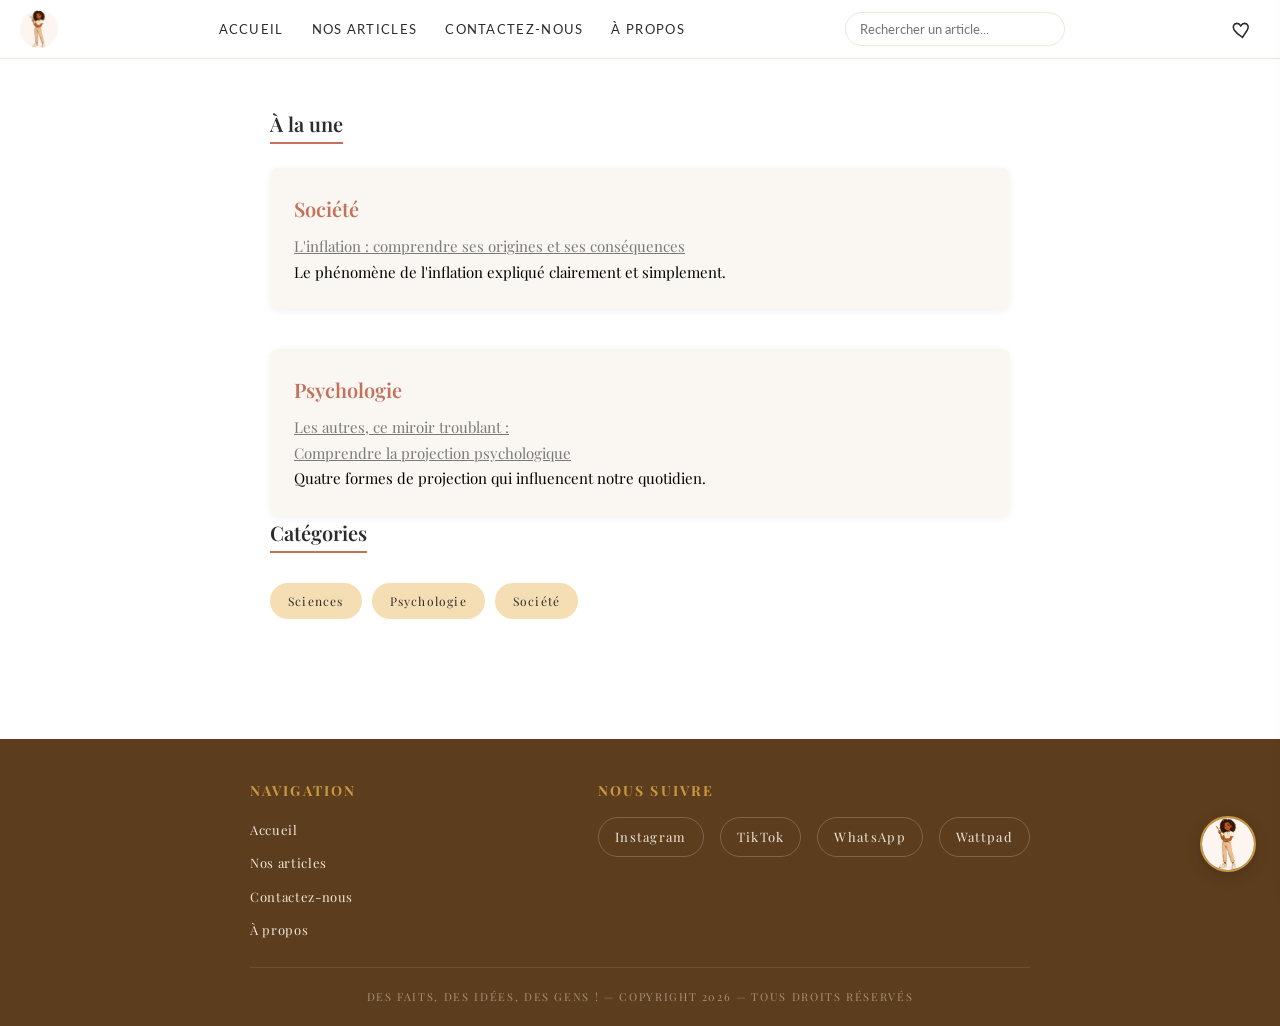
==== index.html @ 1f87ce7f "Add favorites link to header Added a favorites link with an SVG icon to the header." ====
<!DOCTYPE html>
<html lang="fr-FR">
<head>
  <meta charset="UTF-8">
  <meta name="description" content="Blog pour jeunes penseurs. Analyses psychologique, sociologique, historique. Pour mieux cerner les systèmes et mieux se comprendre.">
  <meta name="viewport" content="width=device-width, initial-scale=1.0">
  <meta name="keywords" content="réflexions psycho-sociologiques, infos scientifiques, personnalités noires, blog jeunes Haïti, pensées critiques">
  <link rel="stylesheet" href="style.css">
  <title>Aquim'@rt - Blog intellectuel</title>
  <link rel="preconnect" href="https://fonts.googleapis.com">
  <link rel="preconnect" href="https://fonts.gstatic.com" crossorigin>
  <link href="https://fonts.googleapis.com/css2?family=Playfair+Display:ital,wght@0,400;0,600;1,400&family=Lato:wght@300;400;700&display=swap" rel="stylesheet">
  <!-- Google Analytics -->
  <script async src="https://www.googletagmanager.com/gtag/js?id=G-DK5XKWKTF5"></script>
  <script>
    window.dataLayer = window.dataLayer || [];
    function gtag(){dataLayer.push(arguments);}
    gtag('js', new Date());
    gtag('config', 'G-DK5XKWKTF5');
  </script>
</head>
<body>

 
     <header>
  <img src="avatar.jpg" alt="Avatar Aquim'@rt" class="header-avatar" id="avatar-header">
 
  <nav class="desktop-nav">
    <ul>
      <li><a href="index.html">Accueil</a></li>
      <li><a href="articles.html">Nos articles</a></li>
      <li><a href="contact.html">Contactez-nous</a></li>
      <li><a href="apropos.html">À propos</a></li>
    </ul>
  </nav>
 
  <div class="header-search">
    <input type="text" id="search-input" placeholder="Rechercher un article..." autocomplete="off">
    <div id="search-results" class="search-results"></div>
  </div>
 
  <a href="favoris.html" class="header-favoris" aria-label="Mes favoris">
    <svg viewBox="0 0 24 24"><path d="M12 21s-6.716-4.35-9.5-8.5C.5 9 1.8 5 5.5 5c2 0 3.5 1.2 4.5 2.8C11 6.2 12.5 5 14.5 5 18.2 5 19.5 9 17.5 12.5 14.716 16.65 12 21 12 21z"/></svg>
  </a>
 
  <button class="hamburger" id="hamburger">
    <span></span><span></span><span></span><span></span>
  </button>
 
  <nav id="nav-menu">
    <img src="logor.png" alt="Logo Aquim'@rt" style="width: 160px; display: block; margin: 0 auto 32px auto; opacity: 0.9;">
    <div class="mobile-search">
      <input type="text" id="search-input-mobile" placeholder="Rechercher un article..." autocomplete="off">
      <div id="search-results-mobile" class="search-results"></div>
    </div>
    <ul>
      <li><a href="index.html">Accueil</a></li>
      <li><a href="articles.html">Nos articles</a></li>
      <li><a href="contact.html">Contactez-nous</a></li>
      <li><a href="apropos.html">À propos</a></li>
    </ul>
  </nav>
</header>
 

  <main>
    <h2 class="titre-bloc">À la une</h2>

    <div class="un">
      
       <div class="un-un">
        <h2>Société</h2>
        <a href="article-inflation.html">L'inflation : comprendre ses origines et ses conséquences</a>
        <p>Le phénomène de l'inflation expliqué clairement et simplement.</p>
      </div>
    </div>
    
      <div class="un-un">
        <h2>Psychologie</h2>
        <a href="article-projection.html">Les autres, ce miroir troublant : <br>Comprendre la projection psychologique</a>
        <p>Quatre formes de projection qui influencent notre quotidien.</p>
      </div>
  </div>

    <h2 class="titre-bloc">Catégories</h2>
    <div class="deux">
      <a href="articles.html#sciences" class="tag">Sciences</a>
      <a href="articles.html#psychologie" class="tag">Psychologie</a>
      <a href="articles.html#relation" class="tag">Société</a>
    </div>
  </main>

  <footer>
    <div class="all-foot">
      <div class="bloc-footer">
        <h3>Navigation</h3>
        <ul>
          <li><a href="index.html">Accueil</a></li>
          <li><a href="articles.html">Nos articles</a></li>
          <li><a href="contact.html">Contactez-nous</a></li>
          <li><a href="apropos.html">À propos</a></li>
        </ul>
      </div>
      <div class="bloc-footer">
        <h3>Nous suivre</h3>
        <div class="footer-social">
          <a href="https://www.instagram.com/aquim_art?igsh=MTRncGtiMmRoZXRlag==" target="_blank">Instagram</a>
          <a href="https://www.tiktok.com/@aquim_art?_r=1&_t=ZS-947XQexWfeC" target="_blank">TikTok</a>
          <a href="https://whatsapp.com/channel/0029VbCUehQL2AU3s438HL3x" target="_blank">WhatsApp</a>
          <a href="https://www.wattpad.com/story/409766171" target="_blank">Wattpad</a>
        </div>
      </div>
    </div>
    <div class="footer-slogan">
      <p>Des faits, des idées, des gens ! — Copyright 2026 — Tous droits réservés</p>
    </div>
  </footer>

  <!-- Avatar flottant -->
  <div class="avatar-flottant">
    <div class="avatar-bulle" id="avatar-bulle">
      « La curiosité est le début de tout. »
    </div>
    <img src="avatar.jpg" alt="Avatar Aquim'@rt" id="avatar-btn">
  </div>

  
  <script>
    // Avatar flottant
    const avatarBtn = document.getElementById('avatar-btn');
    const bulle = document.getElementById('avatar-bulle');
    avatarBtn.addEventListener('click', () => {
      bulle.classList.toggle('visible');
    });
    document.addEventListener('click', (e) => {
      if (!avatarBtn.contains(e.target) && !bulle.contains(e.target)) {
        bulle.classList.remove('visible');
      }
    });
  </script>
   <script src="script.js"></script>

</body>
</html>
---- style.css ----
*{
  box-sizing: border-box;
  margin: 0;
  padding: 0;
}
body{
  font-family: "Playfair Display", serif;
  font-size: 15px;
  line-height: 1.7;
  background-color: white;
  color: black;
}

/* ===== HEADER ÉPURÉ ===== */
header {
  position: sticky;
  top: 0;
  width: 100%;
  background: white;
  border-bottom: 1px solid #f0e6d8;
  z-index: 500;
  display: flex;
  align-items: center;
  justify-content: space-between;
  padding: 10px 20px;
  gap: 16px;
}

.header-avatar {
  width: 38px;
  height: 38px;
  border-radius: 50%;
  object-fit: cover;
  cursor: pointer;
  flex-shrink: 0;
}

.hamburger{
  background: none;
  border: none;
  cursor: pointer;
  display: flex;
  flex-direction: column;
  gap: 5px;
  padding: 8px;
  z-index: 200;
  position: relative;
}
.hamburger span{
  display: block;
  width: 28px;
  height: 2px;
  background-color: #c9973f;
  border-radius: 2px;
  transition: all 0.3s ease;
}
.hamburger.open span:nth-child(1) {
  transform: translateY(7px) rotate(45deg);
}
.hamburger.open span:nth-child(2) {
  opacity: 0;
}
.hamburger.open span:nth-child(3) {
  transform: translateY(-7px) rotate(-45deg);
}
.hamburger.open span:nth-child(4) {
  opacity: 0;
}

/* Overlay */
.nav-overlay {
  display: none;
  position: fixed;
  top: 0;
  left: 0;
  width: 100%;
  height: 100%;
  background: rgba(0,0,0,0.4);
  z-index: 100;
  opacity: 0;
  transition: opacity 0.3s ease;
}
.nav-overlay.open {
  display: block;
  opacity: 1;
}

/* Panneau latéral (mobile) */
nav#nav-menu{
  position: fixed;
  top: 0;
  right: -280px;
  width: 260px;
  height: 100vh;
  background: white;
  z-index: 150;
  transition: right 0.35s cubic-bezier(0.4, 0, 0.2, 1);
  box-shadow: -4px 0 24px rgba(0,0,0,0.12);
  display: flex;
  flex-direction: column;
  justify-content: flex-start;
  padding-top: 60px;
  overflow-y: auto;
}
nav#nav-menu.open {
  right: 0;
}
nav#nav-menu ul {
  list-style: none;
  padding: 0;
  margin: 0;
}
nav#nav-menu ul li {
  border-bottom: 1px solid #f0e6d8;
}
nav#nav-menu ul li:first-child {
  border-top: 1px solid #f0e6d8;
}
nav#nav-menu ul li a {
  display: block;
  padding: 20px 32px;
  color: #2c2c2c;
  text-decoration: none;
  font-family: 'Lato', sans-serif;
  font-size: 13px;
  font-weight: 300;
  letter-spacing: 0.15em;
  text-transform: uppercase;
  transition: background 0.2s ease, color 0.2s ease, padding-left 0.2s ease;
}
nav#nav-menu ul li a:hover {
  background: #f2e8e5;
  color: #c4715a;
  padding-left: 40px;
}

/* ===== NAVIGATION DESKTOP + RECHERCHE ===== */
.desktop-nav {
  display: none;
}

.header-search {
  display: none;
}

.header-search input {
  width: 100%;
  padding: 8px 14px;
  border: 1px solid #f0e6d8;
  border-radius: 20px;
  font-family: 'Lato', sans-serif;
  font-size: 13px;
  color: black;
  outline: none;
  transition: border-color 0.2s ease;
}
.header-search input:focus {
  border-color: #c9973f;
}

.search-results {
  display: none;
  position: absolute;
  top: 42px;
  left: 0;
  width: 280px;
  background: white;
  border: 1px solid #f0e6d8;
  border-radius: 8px;
  box-shadow: 0 6px 20px rgba(0,0,0,0.1);
  max-height: 320px;
  overflow-y: auto;
  z-index: 400;
}
.search-results.visible {
  display: block;
}
.search-results a {
  display: block;
  padding: 12px 16px;
  color: #2c2c2c;
  text-decoration: none;
  font-size: 13px;
  border-bottom: 1px solid #f5f0e8;
}
.search-results a:last-child { border-bottom: none; }
.search-results a:hover { background: #faf7f2; }
.search-results .result-categorie {
  display: block;
  font-size: 10px;
  color: #c9973f;
  text-transform: uppercase;
  letter-spacing: 0.1em;
  margin-bottom: 2px;
}
.search-results .no-results {
  padding: 14px 16px;
  font-size: 13px;
  color: #7a7a7a;
  font-style: italic;
}

.mobile-search {
  padding: 0 32px 20px;
  position: relative;
}
.mobile-search .search-results {
  width: 100%;
  position: static;
  box-shadow: none;
  border: none;
  margin-top: 8px;
}

/* ===== FAVORIS ===== */
.header-favoris {
  display: flex;
  align-items: center;
  justify-content: center;
  width: 34px;
  height: 34px;
  flex-shrink: 0;
  color: #2c2c2c;
  text-decoration: none;
  transition: color 0.2s ease;
}
.header-favoris:hover {
  color: #c4715a;
}
.header-favoris svg {
  width: 21px;
  height: 21px;
  fill: none;
  stroke: currentColor;
  stroke-width: 1.8;
}

.favori-btn {
  position: absolute;
  top: 12px;
  right: 12px;
  width: 34px;
  height: 34px;
  border-radius: 50%;
  background: white;
  border: none;
  display: flex;
  align-items: center;
  justify-content: center;
  cursor: pointer;
  box-shadow: 0 2px 8px rgba(0,0,0,0.10);
  z-index: 10;
}
.favori-btn svg {
  width: 19px;
  height: 19px;
  fill: none;
  stroke: #c4715a;
  stroke-width: 1.8;
  transition: fill 0.2s ease;
}
.favori-btn.active svg {
  fill: #c4715a;
}

.article-header {
  position: relative;
}
.article-header .favori-btn {
  top: 0;
  right: 0;
}

/* ===== À LIRE AUSSI ===== */
.lire-aussi {
  margin-top: 44px;
  padding-top: 24px;
  border-top: 1px solid #f0e6d8;
}
.lire-aussi .sources-titre {
  font-size: 11px;
  font-weight: 700;
  color: #c4b8b0;
  letter-spacing: 0.2em;
  text-transform: uppercase;
  margin-bottom: 14px;
}
.lire-aussi-cards {
  display: flex;
  flex-direction: column;
  gap: 12px;
}
.lire-aussi-card {
  display: block;
  background: #faf7f2;
  border-radius: 8px;
  padding: 16px 18px;
  text-decoration: none;
  box-shadow: 0 2px 8px rgba(0,0,0,0.05);
  transition: transform 0.2s ease, box-shadow 0.2s ease;
}
.lire-aussi-card:hover {
  transform: translateY(-2px);
  box-shadow: 0 6px 16px rgba(0,0,0,0.08);
}
.lire-aussi-cat {
  display: block;
  font-size: 10px;
  font-weight: 700;
  color: #c9973f;
  letter-spacing: 0.15em;
  text-transform: uppercase;
  margin-bottom: 6px;
}
.lire-aussi-title {
  font-family: 'Playfair Display', serif;
  font-size: 14px;
  font-weight: 600;
  color: #2c2c2c;
}

@media (min-width: 600px) {
  .lire-aussi-cards {
    flex-direction: row;
  }
  .lire-aussi-card {
    flex: 1;
  }
}

@media (min-width: 768px) {
  .hamburger {
    display: none;
  }
  .desktop-nav {
    display: flex;
  }
  .desktop-nav ul {
    list-style: none;
    display: flex;
    gap: 28px;
  }
  .desktop-nav ul li a {
    color: #2c2c2c;
    text-decoration: none;
    font-family: 'Lato', sans-serif;
    font-size: 13px;
    font-weight: 400;
    letter-spacing: 0.1em;
    text-transform: uppercase;
    transition: color 0.2s ease;
    padding: 8px 0;
    position: relative;
  }
  .desktop-nav ul li a:hover {
    color: #c4715a;
  }
  .desktop-nav ul li a::after {
    content: '';
    position: absolute;
    bottom: 0;
    left: 0;
    width: 0;
    height: 2px;
    background: #c9973f;
    transition: width 0.2s ease;
  }
  .desktop-nav ul li a:hover::after {
    width: 100%;
  }
  .header-search {
    display: block;
    position: relative;
    width: 220px;
  }
  .mobile-search {
    display: none;
  }
}

/* ===== MAIN ===== */
main {
  max-width: 780px;
  margin: 0 auto;
  padding: 48px 20px 80px;
}

/* ===== CARDS AÉRÉES ===== */
.intro {
  margin-bottom: 40px;
  background: #faf7f2;
  padding: 24px;
  box-shadow: 0 2px 8px rgba(0,0,0,0.06);
  border-radius: 8px;
  transition: transform 0.2s ease, box-shadow 0.2s ease;
}

.intro h1 {
  font-family: 'Times New Roman', serif;
  font-size: 20px;
  font-weight: 600;
  color: #c4715a;
  margin-bottom: 16px;
  letter-spacing: 0.02em;
  text-align: center;
}
.intro p {
  font-size: 15px;
  font-weight: 300;
  color: #2c2c2c;
  line-height: 1.8;
  margin-bottom: 10px;
}

.titre-bloc {
  font-family: 'Playfair Display', serif;
  font-size: 20px;
  font-weight: 600;
  color: #2c2c2c;
  margin-bottom: 24px;
  padding-bottom: 1px;
  border-bottom: 2px solid #c4715a;
  display: inline-block;
}

.un {
  display: flex;
  flex-direction: column;
  gap: 16px;
  margin-bottom: 40px;
}

.un-un {
  position: relative;
  background: #faf7f2;
  padding: 24px;
  box-shadow: 0 2px 8px rgba(0,0,0,0.06);
  border-radius: 8px;
  transition: transform 0.2s ease, box-shadow 0.2s ease;
}
.un-un:hover {
  transform: translateY(-2px);
  box-shadow: 0 6px 20px rgba(0,0,0,0.09);
}
.un-un h2 {
  font-family: 'Playfair Display', serif;
  font-size: 20px;
  font-weight: 600;
  color: #c4715a;
  margin-bottom: 8px;
  padding-right: 40px;
}
.un-un p{
  font-size: 15px;
  font-weight: 300;
  text-decoration: none;
  line-height: 1.7;
}
.un-un a {
  font-size: 15px;
  font-weight: 300;
  color: #7a7a7a;
  text-decoration: underline;
  line-height: 1.7;
}

.fait{
  font-weight: bold;
}

.deux {
  display: flex;
  flex-wrap: wrap;
  gap: 10px;
  margin-top: 6px;
}
.deux .tag {
  background: wheat;
  color: #2c2c2c;
  padding: 8px 18px;
  border-radius: 20px;
  font-size: 12px;
  font-weight: 400;
  letter-spacing: 0.1em;
  text-decoration: none;
  transition: background 0.2s ease, color 0.2s ease;
}

/* ===== ARTICLES ===== */
.article-header {
  margin-bottom: 36px;
  padding-bottom: 24px;
  border-bottom: 1px solid #f0e6d8;
}

.article-header h1 {
  font-family: 'Playfair Display', serif;
  font-size: 26px;
  font-weight: 600;
  color: #2c2c2c;
  line-height: 1.4;
  margin-bottom: 10px;
  padding-right: 40px;
}

.article-categorie {
  font-size: 11px;
  font-weight: 700;
  color: #c9973f;
  letter-spacing: 0.2em;
  text-transform: uppercase;
  margin-bottom: 12px;
  display: block;
}

.article-body p {
  font-size: 14px;
  font-weight: 300;
  color: #2c2c2c;
  line-height: 1.9;
  margin-bottom: 20px;
}

.article-body p.bold,
.article-body .sous-titre {
  font-family: 'Playfair Display', serif;
  font-size: 16px;
  font-weight: 600;
  color: #c9973f;
  margin-top: 30px;
  margin-bottom: 10px;
}

.article-body img {
  width: 100%;
  max-width: 320px;
  height: auto;
  border-radius: 8px;
  margin: 16px 0;
  display: block;
}

/* ===== CONTACT ===== */
.contact h1 {
  font-family: 'Playfair Display', serif;
  font-size: 26px;
  font-weight: 600;
  color: #2c2c2c;
  margin-bottom: 10px;
}

.contact p {
  font-size: 13px;
  color: #5a5a5a;
  margin-bottom: 28px;
}

form {
  display: flex;
  flex-direction: column;
  gap: 16px;
}

label {
  font-size: 11px;
  font-weight: 700;
  color: #5a5a5a;
  letter-spacing: 0.15em;
  text-transform: uppercase;
}

input, textarea {
  padding: 12px 14px;
  border: 1px solid #f0e6d8;
  border-radius: 8px;
  font-family: 'Lato', sans-serif;
  font-size: 13px;
  color: black;
  background: white;
  width: 100%;
  outline: none;
  transition: border-color 0.2s ease;
}

input:focus, textarea:focus {
  border-color: #c9973f;
}

button[type="submit"] {
  padding: 14px;
  background: #c9973f;
  color: #ffffff;
  border: none;
  border-radius: 8px;
  font-family: 'Lato', sans-serif;
  font-size: 13px;
  font-weight: 400;
  letter-spacing: 0.2em;
  text-transform: uppercase;
  cursor: pointer;
  transition: background 0.2s ease, transform 0.2s ease;
}

button[type="submit"]:hover {
  background: #a85d48;
  transform: translateY(-1px);
}

/* ===== FOOTER ===== */
footer {
  background: #5c3d1e;
  color: #f0e6d8;
  padding: 40px 20px 20px;
  margin-top: 40px;
}
.all-foot {
  display: flex;
  flex-direction: column;
  gap: 30px;
  max-width: 780px;
  margin: 0 auto;
  padding-bottom: 24px;
  border-bottom: 1px solid rgba(255,255,255,0.1);
}

.bloc-footer h3 {
  font-family: 'Playfair Display', serif;
  font-size: 14px;
  color: #c9973f;
  letter-spacing: 0.15em;
  text-transform: uppercase;
  margin-bottom: 14px;
}
.bloc-footer ul {
  list-style: none;
  padding: 0;
  margin: 0;
  display: flex;
  flex-direction: column;
  gap: 8px;
}
.bloc-footer ul li a {
  color: #f0e6d8;
  text-decoration: none;
  font-size: 13px;
  font-weight: 300;
  letter-spacing: 0.05em;
  transition: color 0.2s ease;
}
.bloc-footer ul li a:hover {
  color: #c9973f;
}
.footer-social {
  display: flex;
  gap: 16px;
  margin-top: 4px;
  flex-wrap: wrap;
}
.footer-social a {
  color: #f0e6d8;
  text-decoration: none;
  font-size: 13px;
  font-weight: 300;
  padding: 8px 16px;
  border: 1px solid rgba(255,255,255,0.2);
  border-radius: 20px;
  transition: all 0.2s ease;
  letter-spacing: 0.1em;
}
.footer-social a:hover {
  background: #c9973f;
  border-color: #c9973f;
  color: #ffffff;
}
.footer-slogan {
  text-align: center;
  padding-top: 20px;
  font-size: 11px;
  font-weight: 300;
  color: rgba(240,230,216,0.5);
  letter-spacing: 0.15em;
  text-transform: uppercase;
  max-width: 780px;
  margin: 0 auto;
}

/* ===== AVATAR FLOTTANT ===== */
.avatar-flottant {
  position: fixed;
  bottom: 28px;
  right: 24px;
  z-index: 300;
  display: flex;
  flex-direction: column;
  align-items: flex-end;
  gap: 10px;
}

.avatar-flottant img {
  width: 56px;
  height: 56px;
  border-radius: 50%;
  object-fit: cover;
  cursor: pointer;
  box-shadow: 0 4px 16px rgba(0,0,0,0.15);
  transition: transform 0.2s ease;
  border: 2px solid #c9973f;
}

.avatar-flottant img:hover {
  transform: scale(1.08);
}

.avatar-bulle {
  display: none;
  background: white;
  border: 1px solid #f0e6d8;
  border-radius: 12px;
  padding: 14px 16px;
  max-width: 220px;
  box-shadow: 0 4px 20px rgba(0,0,0,0.10);
  font-family: 'Playfair Display', serif;
  font-size: 13px;
  font-style: italic;
  color: #2c2c2c;
  line-height: 1.6;
  text-align: center;
  position: relative;
}

.avatar-bulle::after {
  content: '';
  position: absolute;
  bottom: -8px;
  right: 20px;
  width: 0;
  height: 0;
  border-left: 8px solid transparent;
  border-right: 8px solid transparent;
  border-top: 8px solid white;
}

.avatar-bulle.visible {
  display: block;
  animation: fadeIn 0.25s ease;
}

@keyframes fadeIn {
  from { opacity: 0; transform: translateY(6px); }
  to { opacity: 1; transform: translateY(0); }
}

/* ===== SOURCES ===== */
.article-sources {
  margin-top: 24px;
  padding-top: 20px;
  border-top: 1px solid #f0e6d8;
}

.sources-titre {
  font-size: 11px;
  font-weight: 700;
  color: #c4b8b0;
  letter-spacing: 0.2em;
  text-transform: uppercase;
  margin-bottom: 8px;
}

.article-sources p {
  font-size: 13px;
  color: #7a7a7a;
  font-style: italic;
}

.article-sources a {
  color: #c9973f;
  text-decoration: underline;
}

/* ===== RESPONSIVE ===== */
@media (min-width: 600px) {
  .all-foot {
    flex-direction: row;
    justify-content: space-between;
    align-items: flex-start;
  }
  .article-header h1 {
    font-size: 32px;
  }
  .article-body p {
    font-size: 15px;
  }
  .article-body img {
    max-width: 420px;
  }
}

@media (min-width: 900px) {
  .article-header h1 {
    font-size: 36px;
  }
  .intro h1 {
    font-size: 24px;
  }
}

@media (max-width: 380px) {
  main {
    padding: 24px 14px 60px;
  }
  .article-header h1 {
    font-size: 22px;
  }
  .footer-social {
    flex-direction: column;
    gap: 10px;
  }
}
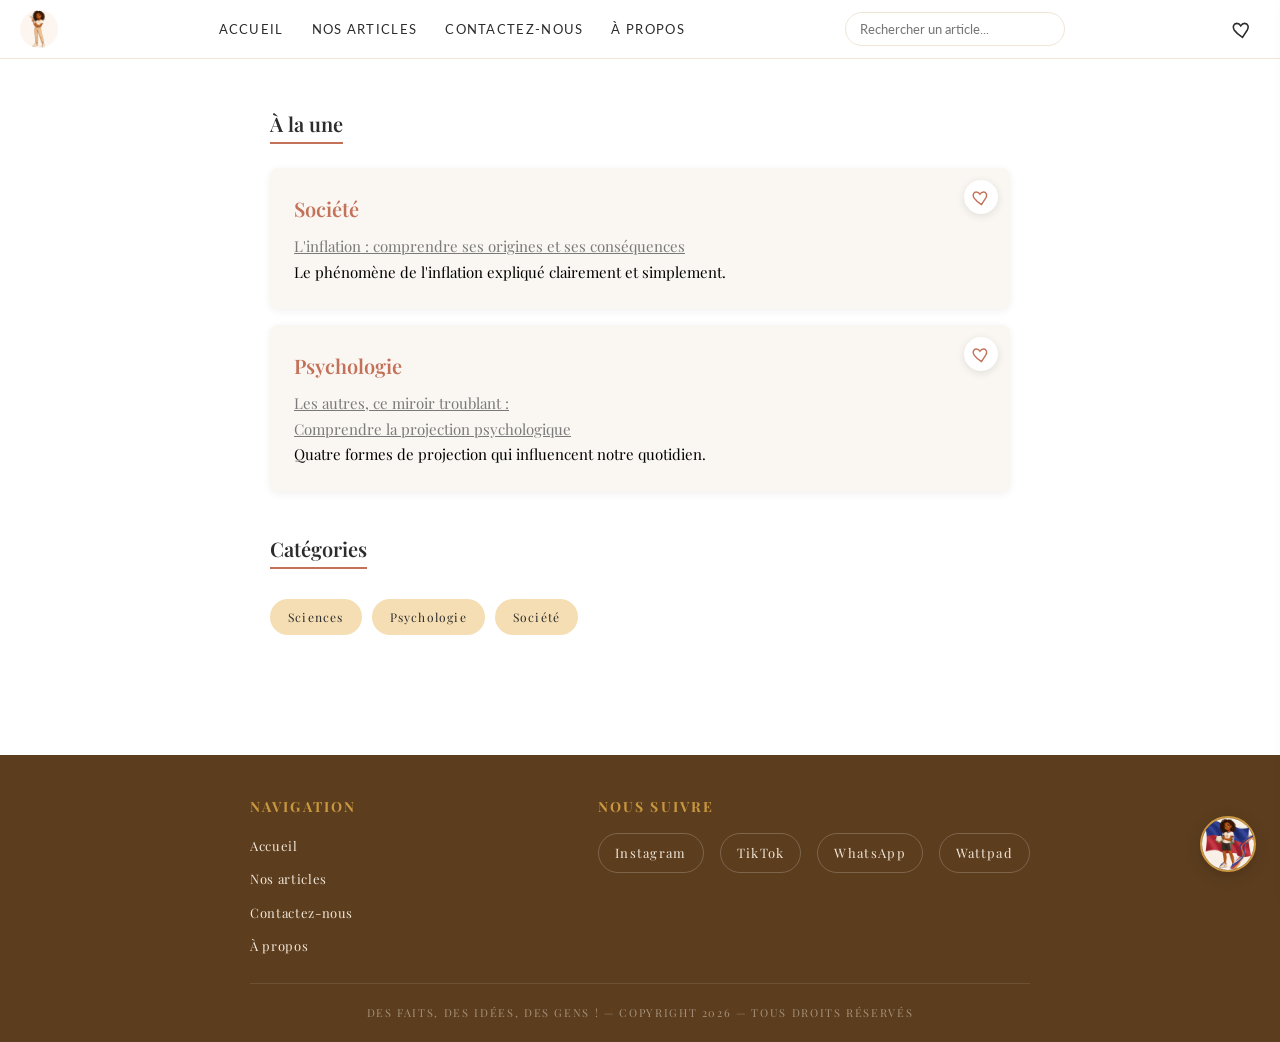
==== commit efec4a34: "Refactor header and update avatar image" ====
--- a/index.html
+++ b/index.html
@@ -21,66 +21,70 @@
 </head>
 <body>
 
- 
-     <header>
-  <img src="avatar.jpg" alt="Avatar Aquim'@rt" class="header-avatar" id="avatar-header">
- 
-  <nav class="desktop-nav">
-    <ul>
-      <li><a href="index.html">Accueil</a></li>
-      <li><a href="articles.html">Nos articles</a></li>
-      <li><a href="contact.html">Contactez-nous</a></li>
-      <li><a href="apropos.html">À propos</a></li>
-    </ul>
-  </nav>
- 
-  <div class="header-search">
-    <input type="text" id="search-input" placeholder="Rechercher un article..." autocomplete="off">
-    <div id="search-results" class="search-results"></div>
-  </div>
- 
-  <a href="favoris.html" class="header-favoris" aria-label="Mes favoris">
-    <svg viewBox="0 0 24 24"><path d="M12 21s-6.716-4.35-9.5-8.5C.5 9 1.8 5 5.5 5c2 0 3.5 1.2 4.5 2.8C11 6.2 12.5 5 14.5 5 18.2 5 19.5 9 17.5 12.5 14.716 16.65 12 21 12 21z"/></svg>
-  </a>
- 
-  <button class="hamburger" id="hamburger">
-    <span></span><span></span><span></span><span></span>
-  </button>
- 
-  <nav id="nav-menu">
-    <img src="logor.png" alt="Logo Aquim'@rt" style="width: 160px; display: block; margin: 0 auto 32px auto; opacity: 0.9;">
-    <div class="mobile-search">
-      <input type="text" id="search-input-mobile" placeholder="Rechercher un article..." autocomplete="off">
-      <div id="search-results-mobile" class="search-results"></div>
+  <header>
+    <img src="avatar.jpg" alt="Avatar Aquim'@rt" class="header-avatar" id="avatar-header">
+
+    <nav class="desktop-nav">
+      <ul>
+        <li><a href="index.html">Accueil</a></li>
+        <li><a href="articles.html">Nos articles</a></li>
+        <li><a href="contact.html">Contactez-nous</a></li>
+        <li><a href="apropos.html">À propos</a></li>
+      </ul>
+    </nav>
+
+    <div class="header-search">
+      <input type="text" id="search-input" placeholder="Rechercher un article..." autocomplete="off">
+      <div id="search-results" class="search-results"></div>
     </div>
-    <ul>
-      <li><a href="index.html">Accueil</a></li>
-      <li><a href="articles.html">Nos articles</a></li>
-      <li><a href="contact.html">Contactez-nous</a></li>
-      <li><a href="apropos.html">À propos</a></li>
-    </ul>
-  </nav>
-</header>
- 
+
+    <a href="favoris.html" class="header-favoris" aria-label="Mes favoris">
+      <svg viewBox="0 0 24 24"><path d="M12 21s-6.716-4.35-9.5-8.5C.5 9 1.8 5 5.5 5c2 0 3.5 1.2 4.5 2.8C11 6.2 12.5 5 14.5 5 18.2 5 19.5 9 17.5 12.5 14.716 16.65 12 21 12 21z"/></svg>
+    </a>
+
+    <button class="hamburger" id="hamburger">
+      <span></span><span></span><span></span><span></span>
+    </button>
+
+    <nav id="nav-menu">
+      <img src="logor.png" alt="Logo Aquim'@rt" style="width: 160px; display: block; margin: 0 auto 32px auto; opacity: 0.9;">
+      <div class="mobile-search">
+        <input type="text" id="search-input-mobile" placeholder="Rechercher un article..." autocomplete="off">
+        <div id="search-results-mobile" class="search-results"></div>
+      </div>
+      <ul>
+        <li><a href="index.html">Accueil</a></li>
+        <li><a href="articles.html">Nos articles</a></li>
+        <li><a href="contact.html">Contactez-nous</a></li>
+        <li><a href="apropos.html">À propos</a></li>
+      </ul>
+    </nav>
+  </header>
 
   <main>
     <h2 class="titre-bloc">À la une</h2>
 
     <div class="un">
-      
-       <div class="un-un">
+
+      <div class="un-un">
+        <button class="favori-btn" data-url="article-inflation.html" data-title="L'inflation : comprendre ses origines et ses conséquences" data-categorie="Société" aria-label="Ajouter aux favoris">
+          <svg viewBox="0 0 24 24"><path d="M12 21s-6.716-4.35-9.5-8.5C.5 9 1.8 5 5.5 5c2 0 3.5 1.2 4.5 2.8C11 6.2 12.5 5 14.5 5 18.2 5 19.5 9 17.5 12.5 14.716 16.65 12 21 12 21z"/></svg>
+        </button>
         <h2>Société</h2>
         <a href="article-inflation.html">L'inflation : comprendre ses origines et ses conséquences</a>
         <p>Le phénomène de l'inflation expliqué clairement et simplement.</p>
       </div>
-    </div>
-    
+
       <div class="un-un">
+        <button class="favori-btn" data-url="article-projection.html" data-title="Les autres, ce miroir troublant : Comprendre la projection psychologique" data-categorie="Psychologie" aria-label="Ajouter aux favoris">
+          <svg viewBox="0 0 24 24"><path d="M12 21s-6.716-4.35-9.5-8.5C.5 9 1.8 5 5.5 5c2 0 3.5 1.2 4.5 2.8C11 6.2 12.5 5 14.5 5 18.2 5 19.5 9 17.5 12.5 14.716 16.65 12 21 12 21z"/></svg>
+        </button>
         <h2>Psychologie</h2>
         <a href="article-projection.html">Les autres, ce miroir troublant : <br>Comprendre la projection psychologique</a>
         <p>Quatre formes de projection qui influencent notre quotidien.</p>
       </div>
-  </div>
+
+    </div>
 
     <h2 class="titre-bloc">Catégories</h2>
     <div class="deux">
@@ -121,10 +125,9 @@
     <div class="avatar-bulle" id="avatar-bulle">
       « La curiosité est le début de tout. »
     </div>
-    <img src="avatar.jpg" alt="Avatar Aquim'@rt" id="avatar-btn">
+    <img src="avatarc.jpg" alt="Avatar Aquim'@rt" id="avatar-btn">
   </div>
 
-  
   <script>
     // Avatar flottant
     const avatarBtn = document.getElementById('avatar-btn');
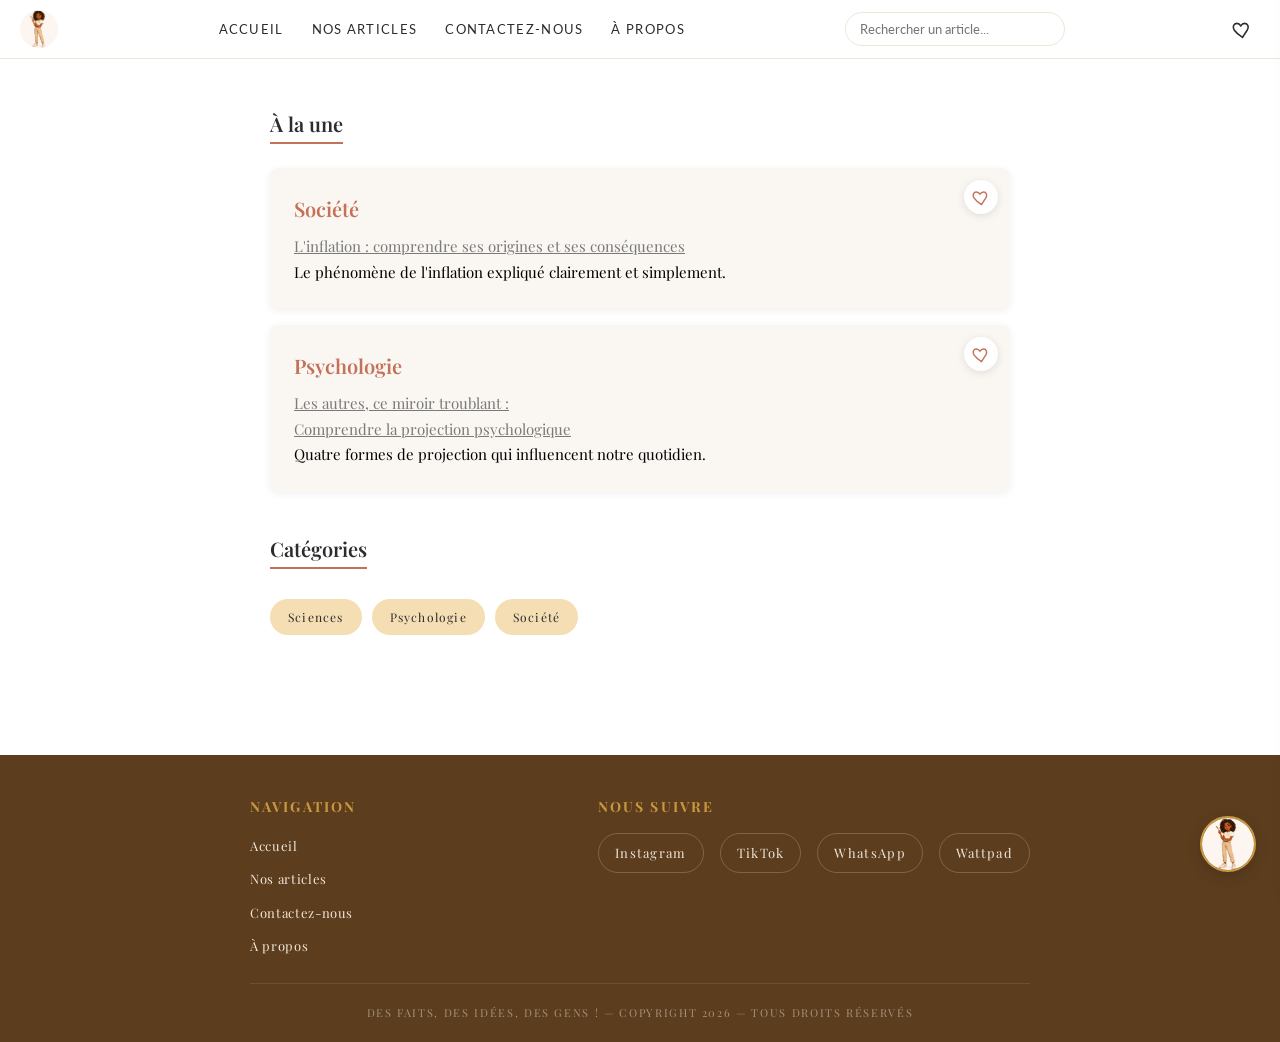
==== commit 42b4b992: "Update avatar image source in index.html" ====
--- a/index.html
+++ b/index.html
@@ -125,7 +125,7 @@
     <div class="avatar-bulle" id="avatar-bulle">
       « La curiosité est le début de tout. »
     </div>
-    <img src="avatarc.jpg" alt="Avatar Aquim'@rt" id="avatar-btn">
+    <img src="avatar.jpg" alt="Avatar Aquim'@rt" id="avatar-btn">
   </div>
 
   <script>
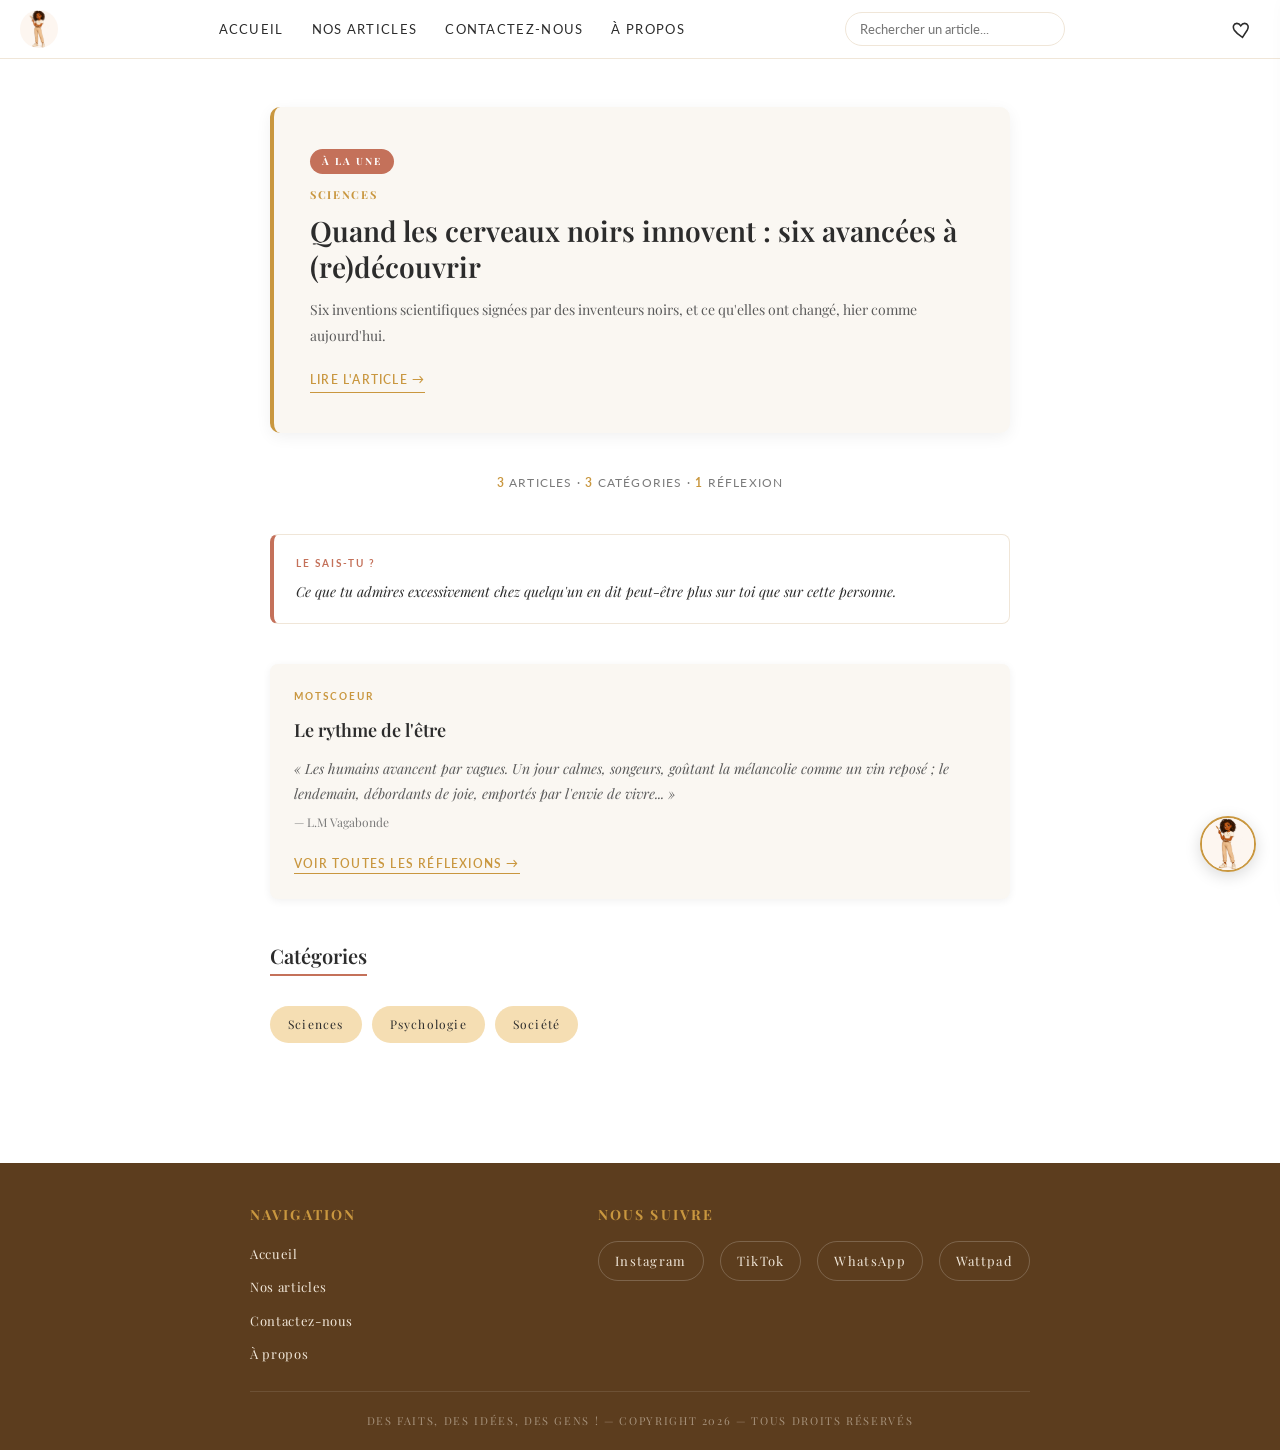
==== commit 856071ba: "Enhance index.html with featured articles section Added dynamic loading for featured articles and up" ====
--- a/index.html
+++ b/index.html
@@ -62,28 +62,30 @@
   </header>
 
   <main>
-    <h2 class="titre-bloc">À la une</h2>
 
-    <div class="un">
+    <!-- À LA UNE (rempli automatiquement par script.js à partir d'articles-index.json) -->
+    <div class="a-la-une" id="a-la-une-container">
+      <p style="font-size:13px; color:#7a7a7a; font-style:italic;">Chargement de l'article à la une...</p>
+    </div>
 
-      <div class="un-un">
-        <button class="favori-btn" data-url="article-inflation.html" data-title="L'inflation : comprendre ses origines et ses conséquences" data-categorie="Société" aria-label="Ajouter aux favoris">
-          <svg viewBox="0 0 24 24"><path d="M12 21s-6.716-4.35-9.5-8.5C.5 9 1.8 5 5.5 5c2 0 3.5 1.2 4.5 2.8C11 6.2 12.5 5 14.5 5 18.2 5 19.5 9 17.5 12.5 14.716 16.65 12 21 12 21z"/></svg>
-        </button>
-        <h2>Société</h2>
-        <a href="article-inflation.html">L'inflation : comprendre ses origines et ses conséquences</a>
-        <p>Le phénomène de l'inflation expliqué clairement et simplement.</p>
-      </div>
+    <!-- STATS -->
+    <p class="stats-ligne">
+      <strong id="stats-articles">3</strong> articles &middot; <strong>3</strong> catégories &middot; <strong>1</strong> réflexion
+    </p>
 
-      <div class="un-un">
-        <button class="favori-btn" data-url="article-projection.html" data-title="Les autres, ce miroir troublant : Comprendre la projection psychologique" data-categorie="Psychologie" aria-label="Ajouter aux favoris">
-          <svg viewBox="0 0 24 24"><path d="M12 21s-6.716-4.35-9.5-8.5C.5 9 1.8 5 5.5 5c2 0 3.5 1.2 4.5 2.8C11 6.2 12.5 5 14.5 5 18.2 5 19.5 9 17.5 12.5 14.716 16.65 12 21 12 21z"/></svg>
-        </button>
-        <h2>Psychologie</h2>
-        <a href="article-projection.html">Les autres, ce miroir troublant : <br>Comprendre la projection psychologique</a>
-        <p>Quatre formes de projection qui influencent notre quotidien.</p>
-      </div>
+    <!-- LE SAIS-TU -->
+    <a class="le-sais-tu" href="article-projection.html">
+      <span class="le-sais-tu-label">Le sais-tu ?</span>
+      <p>Ce que tu admires excessivement chez quelqu'un en dit peut-être plus sur toi que sur cette personne.</p>
+    </a>
 
+    <!-- APERÇU MOTSCOEUR -->
+    <div class="motscoeur-preview">
+      <span class="motscoeur-preview-label">Motscoeur</span>
+      <h3>Le rythme de l'être</h3>
+      <p>« Les humains avancent par vagues. Un jour calmes, songeurs, goûtant la mélancolie comme un vin reposé ; le lendemain, débordants de joie, emportés par l'envie de vivre... »</p>
+      <p class="signature">— L.M Vagabonde</p>
+      <a class="motscoeur-cta" href="motscoeur.html">Voir toutes les réflexions →</a>
     </div>
 
     <h2 class="titre-bloc">Catégories</h2>
--- a/style.css
+++ b/style.css
@@ -328,6 +328,295 @@
   }
 }
 
+/* ===== FILTRE COURT / LONG ===== */
+.filtre-longueur {
+  display: flex;
+  gap: 10px;
+  margin-bottom: 32px;
+  flex-wrap: wrap;
+}
+.filtre-longueur button {
+  background: transparent;
+  border: 1px solid #e0d5c5;
+  color: #5a5a5a;
+  padding: 8px 20px;
+  border-radius: 20px;
+  font-family: 'Lato', sans-serif;
+  font-size: 12px;
+  font-weight: 400;
+  letter-spacing: 0.1em;
+  text-transform: uppercase;
+  cursor: pointer;
+  transition: all 0.2s ease;
+}
+.filtre-longueur button:hover {
+  border-color: #c9973f;
+}
+.filtre-longueur button.active {
+  background: #c9973f;
+  border-color: #c9973f;
+  color: white;
+}
+
+/* ===== ACCORDÉON CATÉGORIES ===== */
+.accordeon-item {
+  border: 1px solid #f0e6d8;
+  border-radius: 8px;
+  margin-bottom: 16px;
+  overflow: hidden;
+  scroll-margin-top: 90px;
+}
+.accordeon-header {
+  width: 100%;
+  display: flex;
+  align-items: center;
+  justify-content: space-between;
+  background: #faf7f2;
+  border: none;
+  padding: 18px 24px;
+  cursor: pointer;
+  font-family: 'Playfair Display', serif;
+  font-size: 18px;
+  font-weight: 600;
+  color: #2c2c2c;
+  text-align: left;
+  transition: background 0.2s ease;
+}
+.accordeon-header:hover {
+  background: #f2ebe0;
+}
+.accordeon-icon {
+  width: 16px;
+  height: 16px;
+  flex-shrink: 0;
+  stroke: #c4715a;
+  fill: none;
+  stroke-width: 2;
+  transition: transform 0.25s ease;
+}
+.accordeon-item.open .accordeon-icon {
+  transform: rotate(180deg);
+}
+.accordeon-panel {
+  max-height: 0;
+  overflow: hidden;
+  transition: max-height 0.35s ease;
+}
+.accordeon-item.open .accordeon-panel {
+  max-height: 560px;
+  overflow-y: auto;
+}
+.accordeon-panel .un {
+  padding: 20px 24px;
+  margin-bottom: 0;
+  gap: 14px;
+}
+.accordeon-vide {
+  font-size: 13px;
+  color: #7a7a7a;
+  font-style: italic;
+}
+
+/* ===== PAGE D'ACCUEIL : À LA UNE ===== */
+.a-la-une {
+  background: #faf7f2;
+  border-left: 4px solid #c9973f;
+  border-radius: 10px;
+  padding: 32px 28px;
+  margin-bottom: 40px;
+  box-shadow: 0 4px 16px rgba(0,0,0,0.06);
+}
+.a-la-une-tag {
+  display: inline-block;
+  font-size: 10px;
+  font-weight: 700;
+  letter-spacing: 0.2em;
+  text-transform: uppercase;
+  color: white;
+  background: #c4715a;
+  padding: 4px 12px;
+  border-radius: 20px;
+  margin-bottom: 12px;
+}
+.article-categorie-inline {
+  display: block;
+  font-size: 11px;
+  font-weight: 700;
+  color: #c9973f;
+  letter-spacing: 0.15em;
+  text-transform: uppercase;
+  margin-bottom: 8px;
+}
+.a-la-une h2 {
+  font-family: 'Playfair Display', serif;
+  font-size: 24px;
+  font-weight: 600;
+  line-height: 1.3;
+  margin-bottom: 12px;
+}
+.a-la-une h2 a {
+  color: #2c2c2c;
+  text-decoration: none;
+}
+.a-la-une h2 a:hover {
+  color: #c4715a;
+}
+.a-la-une p {
+  font-size: 14px;
+  font-weight: 300;
+  color: #5a5a5a;
+  line-height: 1.8;
+  margin-bottom: 18px;
+}
+.a-la-une-cta {
+  display: inline-block;
+  font-family: 'Lato', sans-serif;
+  font-size: 12px;
+  font-weight: 600;
+  letter-spacing: 0.1em;
+  text-transform: uppercase;
+  color: #c9973f;
+  text-decoration: none;
+  border-bottom: 1px solid #c9973f;
+  padding-bottom: 2px;
+  transition: color 0.2s ease, border-color 0.2s ease;
+}
+.a-la-une-cta:hover {
+  color: #a85d48;
+  border-color: #a85d48;
+}
+
+/* ===== PAGE D'ACCUEIL : STATS ===== */
+.stats-ligne {
+  text-align: center;
+  font-family: 'Lato', sans-serif;
+  font-size: 12px;
+  letter-spacing: 0.1em;
+  text-transform: uppercase;
+  color: #7a7a7a;
+  margin-bottom: 40px;
+}
+.stats-ligne strong {
+  color: #c9973f;
+  font-weight: 700;
+}
+
+/* ===== PAGE D'ACCUEIL : LE SAIS-TU ===== */
+.le-sais-tu {
+  display: block;
+  background: white;
+  border: 1px solid #f0e6d8;
+  border-left: 4px solid #c4715a;
+  border-radius: 8px;
+  padding: 20px 22px;
+  margin-bottom: 40px;
+  text-decoration: none;
+  transition: transform 0.2s ease, box-shadow 0.2s ease;
+}
+.le-sais-tu:hover {
+  transform: translateY(-2px);
+  box-shadow: 0 6px 18px rgba(0,0,0,0.07);
+}
+.le-sais-tu-label {
+  display: block;
+  font-family: 'Lato', sans-serif;
+  font-size: 10px;
+  font-weight: 700;
+  letter-spacing: 0.2em;
+  text-transform: uppercase;
+  color: #c4715a;
+  margin-bottom: 8px;
+}
+.le-sais-tu p {
+  font-size: 14px;
+  color: #2c2c2c;
+  font-style: italic;
+  line-height: 1.7;
+}
+
+/* ===== PAGE D'ACCUEIL : APERÇU MOTSCOEUR ===== */
+.motscoeur-preview {
+  background: #faf7f2;
+  border-radius: 8px;
+  padding: 24px;
+  margin-bottom: 40px;
+  box-shadow: 0 2px 8px rgba(0,0,0,0.06);
+}
+.motscoeur-preview-label {
+  display: block;
+  font-family: 'Lato', sans-serif;
+  font-size: 10px;
+  font-weight: 700;
+  letter-spacing: 0.2em;
+  text-transform: uppercase;
+  color: #c9973f;
+  margin-bottom: 10px;
+}
+.motscoeur-preview h3 {
+  font-family: 'Playfair Display', serif;
+  font-size: 18px;
+  font-weight: 600;
+  color: #2c2c2c;
+  margin-bottom: 10px;
+}
+.motscoeur-preview p {
+  font-size: 14px;
+  font-style: italic;
+  color: #5a5a5a;
+  line-height: 1.8;
+  margin-bottom: 6px;
+}
+.motscoeur-preview .signature {
+  font-size: 12px;
+  font-style: normal;
+  color: #7a7a7a;
+  margin-bottom: 16px;
+}
+.motscoeur-preview a.motscoeur-cta {
+  font-family: 'Lato', sans-serif;
+  font-size: 12px;
+  font-weight: 600;
+  letter-spacing: 0.1em;
+  text-transform: uppercase;
+  color: #c9973f;
+  text-decoration: none;
+  border-bottom: 1px solid #c9973f;
+  padding-bottom: 2px;
+}
+
+/* ===== PAGE MOTSCOEUR (version simple) ===== */
+.motscoeur-poeme {
+  background: #faf7f2;
+  border-radius: 10px;
+  padding: 32px 28px;
+  margin-bottom: 24px;
+  box-shadow: 0 2px 8px rgba(0,0,0,0.06);
+}
+.motscoeur-poeme .article-categorie {
+  margin-bottom: 16px;
+}
+.motscoeur-poeme h2 {
+  font-family: 'Playfair Display', serif;
+  font-size: 22px;
+  font-weight: 600;
+  color: #2c2c2c;
+  margin-bottom: 20px;
+}
+.motscoeur-poeme p {
+  font-size: 15px;
+  font-style: italic;
+  color: #2c2c2c;
+  line-height: 2;
+  margin-bottom: 14px;
+}
+.motscoeur-poeme .signature {
+  margin-top: 20px;
+  font-size: 13px;
+  font-style: normal;
+  color: #7a7a7a;
+  text-align: right;
+}
+
 @media (min-width: 768px) {
   .hamburger {
     display: none;
@@ -376,6 +665,12 @@
   .mobile-search {
     display: none;
   }
+  .a-la-une {
+    padding: 40px 36px;
+  }
+  .a-la-une h2 {
+    font-size: 28px;
+  }
 }
 
 /* ===== MAIN ===== */
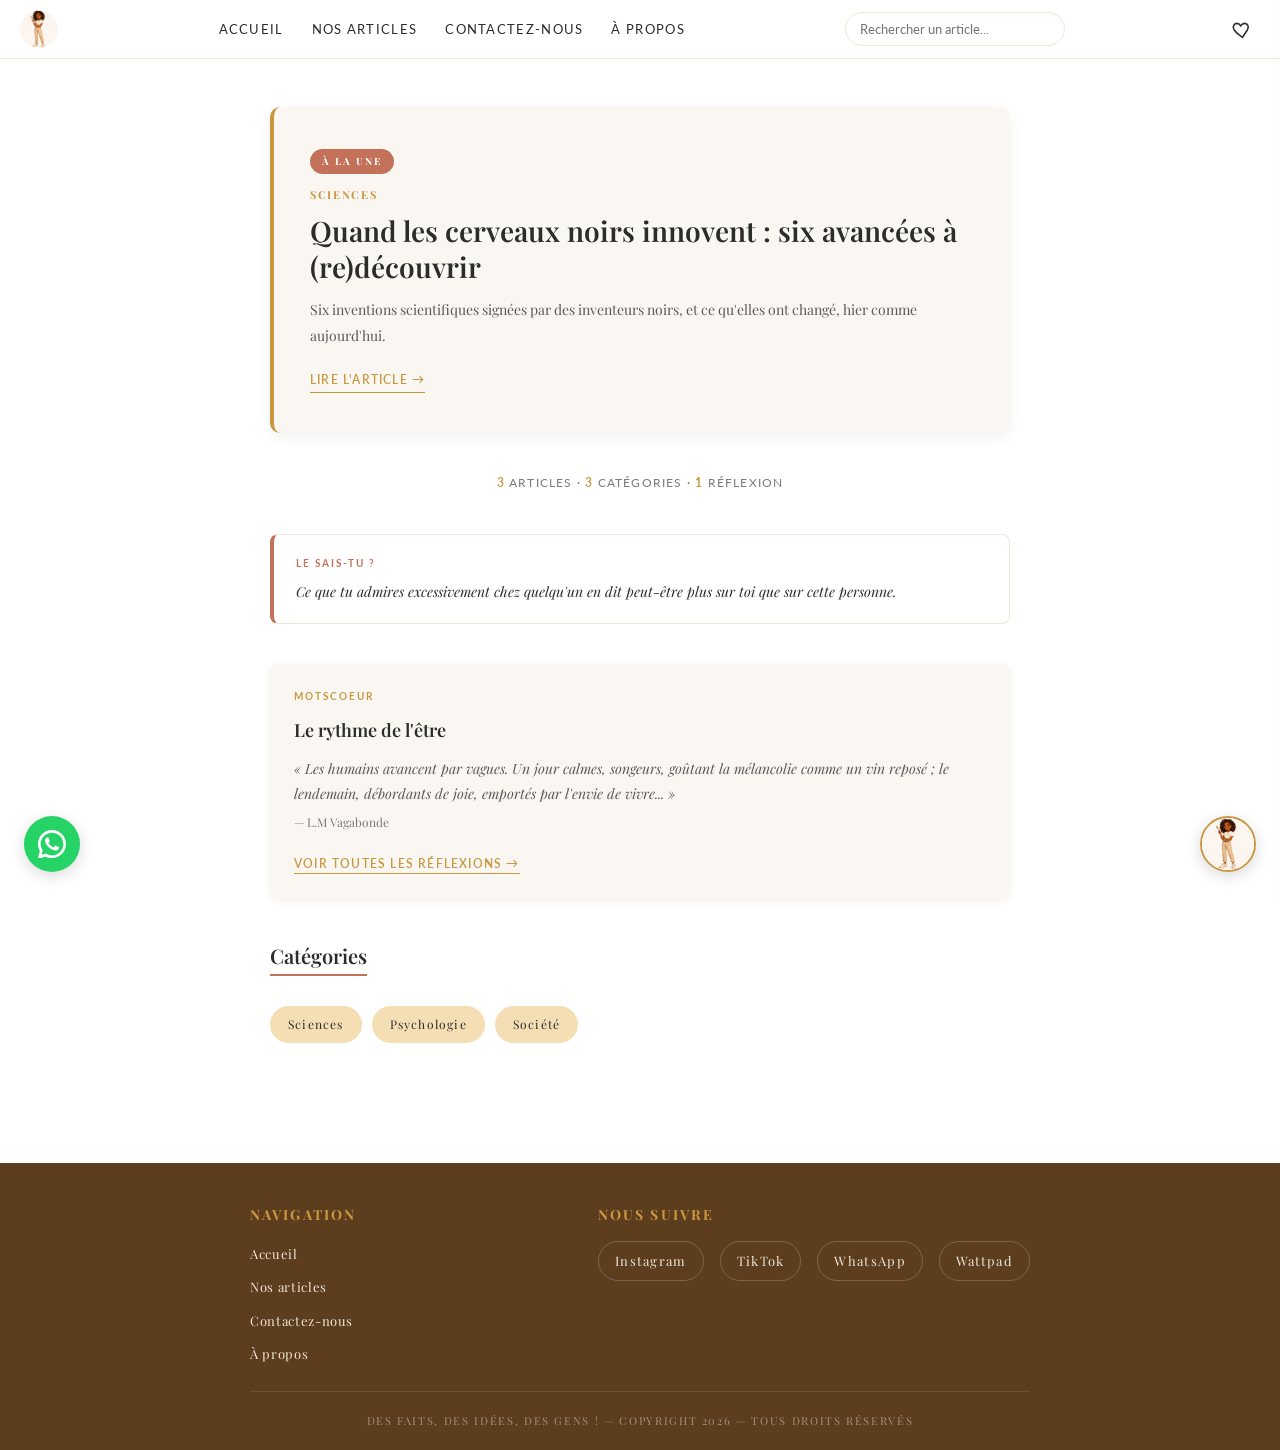
==== commit f556efda: "Add floating WhatsApp link in footer Added a floating WhatsApp link with an SVG icon to the footer." ====
--- a/index.html
+++ b/index.html
@@ -122,6 +122,13 @@
     </div>
   </footer>
 
+  <a href="https://whatsapp.com/channel/0029VbCUehQL2AU3s438HL3x" target="_blank" class="whatsapp-flottant" aria-label="Rejoindre la chaîne WhatsApp">
+  <svg viewBox="0 0 24 24">
+    <path d="M17.472 14.382c-.297-.149-1.758-.867-2.03-.967-.273-.099-.471-.148-.67.15-.197.297-.767.966-.94 1.164-.173.199-.347.223-.644.075-.297-.15-1.255-.463-2.39-1.475-.883-.788-1.48-1.761-1.653-2.059-.173-.297-.018-.458.13-.606.134-.133.298-.347.446-.52.149-.174.198-.298.298-.497.099-.198.05-.371-.025-.52-.075-.149-.669-1.612-.916-2.207-.242-.579-.487-.5-.669-.51-.173-.008-.371-.01-.57-.01-.198 0-.52.074-.792.372-.272.297-1.04 1.016-1.04 2.479 0 1.462 1.065 2.875 1.213 3.074.149.198 2.096 3.2 5.077 4.487.709.306 1.262.489 1.694.625.712.227 1.36.195 1.871.118.571-.085 1.758-.719 2.006-1.413.248-.694.248-1.289.173-1.413-.074-.124-.272-.198-.57-.347z"/>
+    <path d="M12 0C5.373 0 0 5.373 0 12c0 2.123.554 4.244 1.606 6.109L.055 23.454a.75.75 0 0 0 .919.919l5.345-1.551A11.945 11.945 0 0 0 12 24c6.627 0 12-5.373 12-12S18.627 0 12 0zm0 21.75a9.725 9.725 0 0 1-4.964-1.359l-.356-.211-3.695 1.072 1.072-3.695-.211-.356A9.725 9.725 0 0 1 2.25 12C2.25 6.615 6.615 2.25 12 2.25S21.75 6.615 21.75 12 17.385 21.75 12 21.75z"/>
+  </svg>
+</a>
+
   <!-- Avatar flottant -->
   <div class="avatar-flottant">
     <div class="avatar-bulle" id="avatar-bulle">
--- a/style.css
+++ b/style.css
@@ -328,6 +328,230 @@
   }
 }
 
+/* ===== MOTSCOEUR : IDENTITÉ DISTINCTE =====
+   Palette : #1f120a (fond, encre), #2f1c10 (cartes), #c9973f (or, inchangé),
+   #c4715a (terracotta, inchangé), #f0e6d8 (texte clair), #b8a692 (texte discret).
+   Typo : Playfair Display italique pour le corps des textes (registre journal/lettre),
+   Lato small-caps pour les métadonnées (auteur, type de texte).
+   Signature : ligne "battement de cœur" en séparateur, écho direct au thème
+   du recueil (Motscoeur / "Le rythme de l'être").
+*/
+.motscoeur-body {
+  background: #1f120a;
+}
+.motscoeur-body main {
+  max-width: 620px;
+}
+
+.motscoeur-hero {
+  text-align: center;
+  padding: 32px 0 8px;
+}
+.motscoeur-hero .motscoeur-eyebrow {
+  display: block;
+  font-family: 'Lato', sans-serif;
+  font-size: 11px;
+  font-weight: 700;
+  letter-spacing: 0.3em;
+  text-transform: uppercase;
+  color: #c9973f;
+  margin-bottom: 14px;
+}
+.motscoeur-hero h1 {
+  font-family: 'Playfair Display', serif;
+  font-style: italic;
+  font-size: 30px;
+  font-weight: 600;
+  color: #f0e6d8;
+  margin-bottom: 16px;
+}
+.motscoeur-hero p {
+  font-family: 'Playfair Display', serif;
+  font-size: 14px;
+  color: #b8a692;
+  line-height: 1.8;
+  max-width: 440px;
+  margin: 0 auto;
+}
+
+.motscoeur-divider {
+  display: flex;
+  justify-content: center;
+  margin: 36px 0;
+}
+.motscoeur-divider svg {
+  width: 140px;
+  height: 20px;
+  stroke: #c9973f;
+  fill: none;
+  stroke-width: 1.5;
+  opacity: 0.7;
+}
+
+.motscoeur-entry {
+  background: #2f1c10;
+  border-radius: 10px;
+  padding: 36px 30px;
+  margin-bottom: 20px;
+  border-top: 1px solid rgba(201,151,63,0.25);
+}
+.motscoeur-entry-tag {
+  display: inline-block;
+  font-family: 'Lato', sans-serif;
+  font-size: 10px;
+  font-weight: 700;
+  letter-spacing: 0.25em;
+  text-transform: uppercase;
+  color: #1f120a;
+  background: #c9973f;
+  padding: 4px 12px;
+  border-radius: 20px;
+  margin-bottom: 18px;
+}
+.motscoeur-entry h2 {
+  font-family: 'Playfair Display', serif;
+  font-size: 22px;
+  font-weight: 600;
+  color: #f0e6d8;
+  margin-bottom: 22px;
+}
+.motscoeur-entry-body p {
+  font-family: 'Playfair Display', serif;
+  font-style: italic;
+  font-size: 15px;
+  color: #e6dbcb;
+  line-height: 2;
+  margin-bottom: 16px;
+}
+.motscoeur-byline {
+  margin-top: 24px;
+  text-align: right;
+  font-family: 'Lato', sans-serif;
+  font-size: 12px;
+  font-style: normal;
+  letter-spacing: 0.05em;
+  color: #b8a692;
+}
+.motscoeur-byline .auteur {
+  color: #c9973f;
+  font-weight: 700;
+}
+
+@media (min-width: 768px) {
+  .motscoeur-hero h1 {
+    font-size: 38px;
+  }
+  .motscoeur-entry {
+    padding: 48px 44px;
+  }
+}
+
+/* ===== WHATSAPP FLOTTANT ===== */
+.whatsapp-flottant {
+  position: fixed;
+  bottom: 28px;
+  left: 24px;
+  z-index: 300;
+  width: 56px;
+  height: 56px;
+  border-radius: 50%;
+  background: #25D366;
+  display: flex;
+  align-items: center;
+  justify-content: center;
+  box-shadow: 0 4px 16px rgba(0,0,0,0.15);
+  transition: transform 0.2s ease;
+}
+.whatsapp-flottant:hover {
+  transform: scale(1.08);
+}
+.whatsapp-flottant svg {
+  width: 28px;
+  height: 28px;
+  fill: white;
+}
+
+/* ===== PAGE D'ACCUEIL : SLOGAN ===== */
+.hero-slogan {
+  text-align: center;
+  padding: 8px 0 36px;
+}
+.hero-slogan h1 {
+  font-family: 'Playfair Display', serif;
+  font-size: 24px;
+  font-weight: 600;
+  color: #2c2c2c;
+  line-height: 1.3;
+  margin-bottom: 10px;
+}
+.hero-slogan .hero-sub {
+  font-family: 'Lato', sans-serif;
+  font-size: 12px;
+  font-weight: 400;
+  letter-spacing: 0.15em;
+  text-transform: uppercase;
+  color: #c9973f;
+}
+
+/* ===== GLOSSAIRE ===== */
+.glossaire {
+  margin-top: 44px;
+  padding-top: 24px;
+  border-top: 1px solid #f0e6d8;
+}
+.glossaire .sources-titre {
+  font-size: 11px;
+  font-weight: 700;
+  color: #c4b8b0;
+  letter-spacing: 0.2em;
+  text-transform: uppercase;
+  margin-bottom: 14px;
+}
+.glossaire-item {
+  border-bottom: 1px solid #f5f0e8;
+  padding: 14px 0;
+}
+.glossaire-item:last-child {
+  border-bottom: none;
+}
+.glossaire-item summary {
+  cursor: pointer;
+  font-family: 'Playfair Display', serif;
+  font-size: 14px;
+  font-weight: 600;
+  color: #2c2c2c;
+  list-style: none;
+  display: flex;
+  justify-content: space-between;
+  align-items: center;
+  gap: 12px;
+}
+.glossaire-item summary::-webkit-details-marker {
+  display: none;
+}
+.glossaire-item summary::after {
+  content: '+';
+  color: #c9973f;
+  font-size: 20px;
+  font-weight: 400;
+  flex-shrink: 0;
+}
+.glossaire-item[open] summary::after {
+  content: '\2212';
+}
+.glossaire-item p {
+  font-size: 13px;
+  font-weight: 300;
+  color: #5a5a5a;
+  line-height: 1.8;
+  margin-top: 10px;
+  margin-bottom: 0;
+}
+.glossaire-item p a {
+  color: #c9973f;
+  text-decoration: underline;
+}
+
 /* ===== FILTRE COURT / LONG ===== */
 .filtre-longueur {
   display: flex;
@@ -671,6 +895,15 @@
   .a-la-une h2 {
     font-size: 28px;
   }
+  .hero-slogan {
+    padding: 16px 0 48px;
+  }
+  .hero-slogan h1 {
+    font-size: 32px;
+  }
+  .hero-slogan .hero-sub {
+    font-size: 13px;
+  }
 }
 
 /* ===== MAIN ===== */
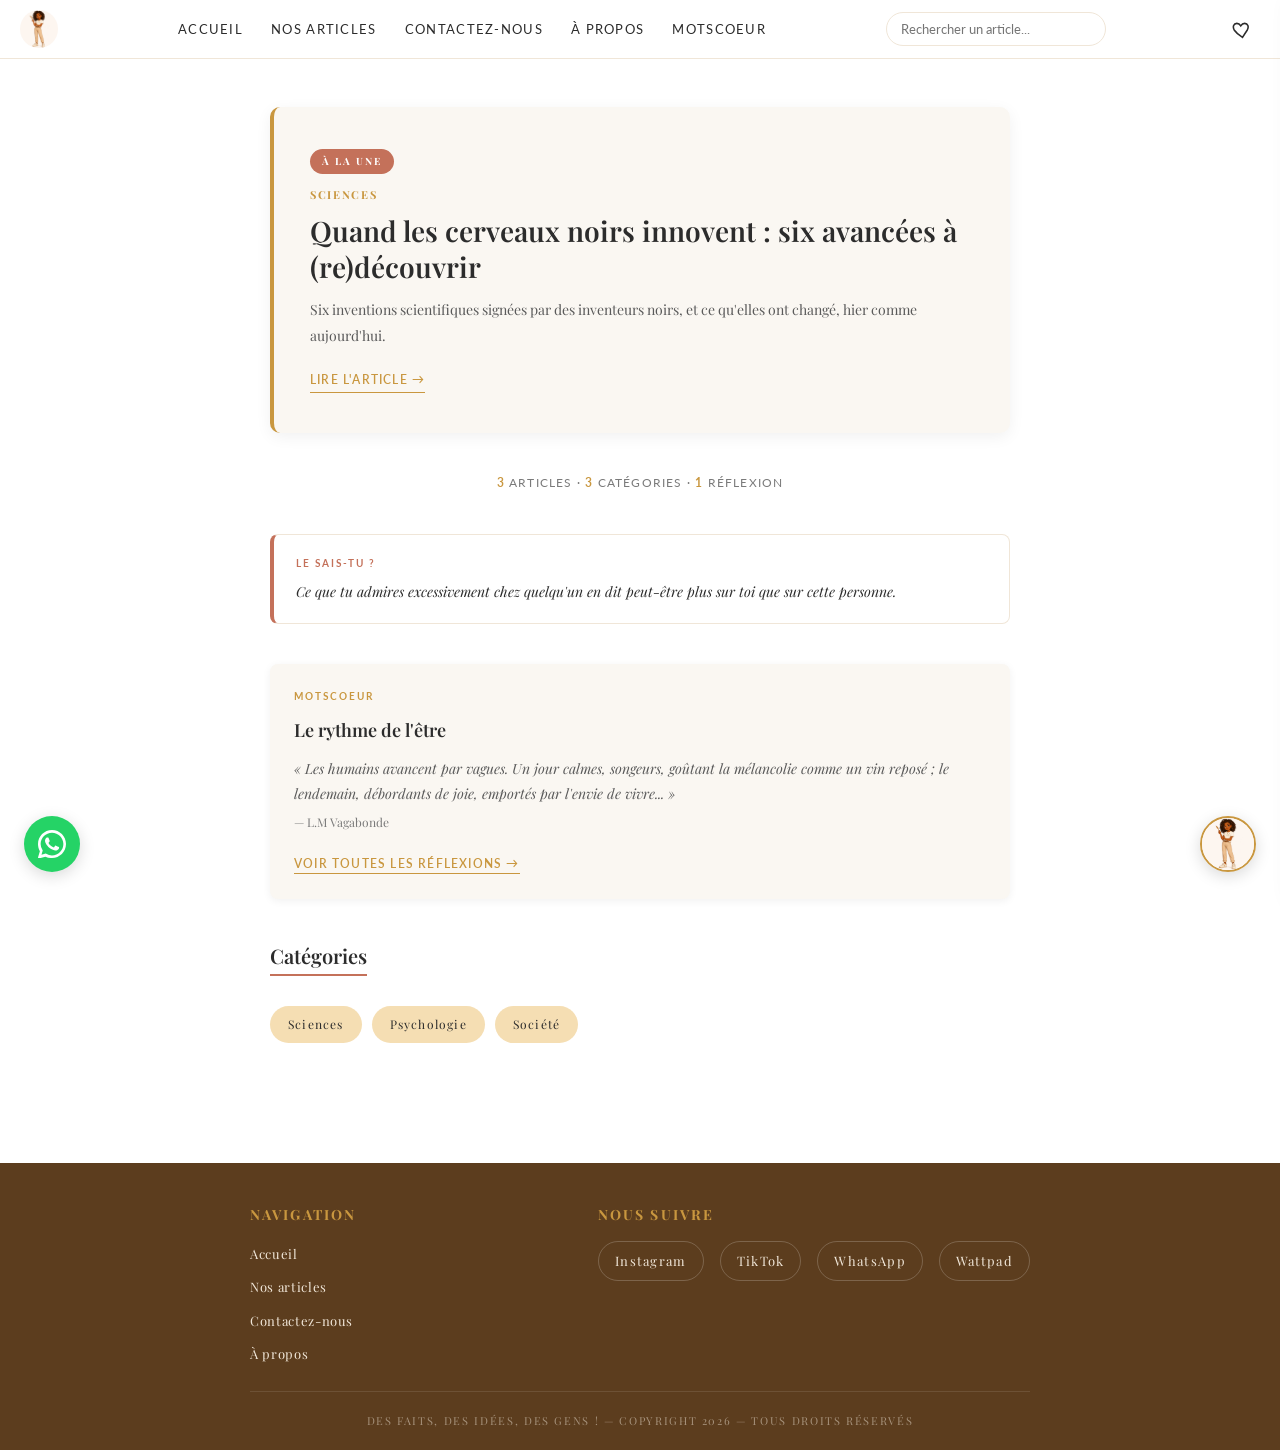
==== commit 4a2124a6: "Add Motscoeur link to navigation menu" ====
--- a/index.html
+++ b/index.html
@@ -30,6 +30,7 @@
         <li><a href="articles.html">Nos articles</a></li>
         <li><a href="contact.html">Contactez-nous</a></li>
         <li><a href="apropos.html">À propos</a></li>
+        <li><a href="motscoeur.html">Motscoeur</a></li>
       </ul>
     </nav>
 
@@ -57,6 +58,7 @@
         <li><a href="articles.html">Nos articles</a></li>
         <li><a href="contact.html">Contactez-nous</a></li>
         <li><a href="apropos.html">À propos</a></li>
+        <li><a href="motscoeur.html">Motscoeur</a></li>
       </ul>
     </nav>
   </header>
--- a/style.css
+++ b/style.css
@@ -329,23 +329,22 @@
 }
 
 /* ===== MOTSCOEUR : IDENTITÉ DISTINCTE =====
-   Palette : #1f120a (fond, encre), #2f1c10 (cartes), #c9973f (or, inchangé),
-   #c4715a (terracotta, inchangé), #f0e6d8 (texte clair), #b8a692 (texte discret).
-   Typo : Playfair Display italique pour le corps des textes (registre journal/lettre),
-   Lato small-caps pour les métadonnées (auteur, type de texte).
-   Signature : ligne "battement de cœur" en séparateur, écho direct au thème
-   du recueil (Motscoeur / "Le rythme de l'être").
+   Palette : #ffffff (fond), #EAE4F5 (carte, lavande clair), #4B3B77 (lavande
+   foncé, accent/barre du haut), #6b5f8a (texte discret), #c9973f (or, réservé
+   à l'état "aimé" du cœur, pour qu'il ressorte comme un vrai accent).
+   Cartes façon post Instagram : taille fixe carrée, défilement interne,
+   barre du haut avec bouton favoris. En grille côte à côte dès le tablette/desktop.
 */
 .motscoeur-body {
-  background: #1f120a;
+  background: #ffffff;
 }
 .motscoeur-body main {
-  max-width: 620px;
+  max-width: 960px;
 }
 
 .motscoeur-hero {
   text-align: center;
-  padding: 32px 0 8px;
+  padding: 24px 0 8px;
 }
 .motscoeur-hero .motscoeur-eyebrow {
   display: block;
@@ -354,7 +353,7 @@
   font-weight: 700;
   letter-spacing: 0.3em;
   text-transform: uppercase;
-  color: #c9973f;
+  color: #7A65B0;
   margin-bottom: 14px;
 }
 .motscoeur-hero h1 {
@@ -362,87 +361,140 @@
   font-style: italic;
   font-size: 30px;
   font-weight: 600;
-  color: #f0e6d8;
+  color: #4B3B77;
   margin-bottom: 16px;
 }
 .motscoeur-hero p {
   font-family: 'Playfair Display', serif;
   font-size: 14px;
-  color: #b8a692;
+  color: #6b5f8a;
   line-height: 1.8;
-  max-width: 440px;
+  max-width: 480px;
   margin: 0 auto;
 }
 
 .motscoeur-divider {
   display: flex;
   justify-content: center;
-  margin: 36px 0;
+  margin: 32px 0;
 }
 .motscoeur-divider svg {
   width: 140px;
   height: 20px;
-  stroke: #c9973f;
+  stroke: #8b7fc0;
   fill: none;
   stroke-width: 1.5;
-  opacity: 0.7;
-}
-
+  opacity: 0.8;
+}
+
+/* Grille : empilée sur mobile, côte à côte à partir de la tablette */
+.motscoeur-grid {
+  display: flex;
+  flex-direction: column;
+  align-items: center;
+  gap: 24px;
+}
+
+/* Carte façon "post" : taille fixe, carrée, contenu défilable à l'intérieur */
 .motscoeur-entry {
-  background: #2f1c10;
-  border-radius: 10px;
-  padding: 36px 30px;
-  margin-bottom: 20px;
-  border-top: 1px solid rgba(201,151,63,0.25);
+  position: relative;
+  width: 100%;
+  max-width: 320px;
+  height: 320px;
+  background: #EAE4F5;
+  border-radius: 16px;
+  overflow: hidden;
+  display: flex;
+  flex-direction: column;
+  box-shadow: 0 4px 16px rgba(75,59,119,0.14);
+}
+
+/* Barre du haut : étiquette + bouton favoris, comme l'en-tête d'un post */
+.motscoeur-entry-top {
+  display: flex;
+  align-items: center;
+  justify-content: space-between;
+  padding: 12px 16px;
+  background: #4B3B77;
+  flex-shrink: 0;
 }
 .motscoeur-entry-tag {
-  display: inline-block;
   font-family: 'Lato', sans-serif;
   font-size: 10px;
   font-weight: 700;
-  letter-spacing: 0.25em;
-  text-transform: uppercase;
-  color: #1f120a;
-  background: #c9973f;
-  padding: 4px 12px;
-  border-radius: 20px;
-  margin-bottom: 18px;
-}
-.motscoeur-entry h2 {
-  font-family: 'Playfair Display', serif;
-  font-size: 22px;
-  font-weight: 600;
-  color: #f0e6d8;
-  margin-bottom: 22px;
-}
-.motscoeur-entry-body p {
+  letter-spacing: 0.2em;
+  text-transform: uppercase;
+  color: #EAE4F5;
+}
+.motscoeur-entry-top .favori-btn {
+  position: static;
+  width: 28px;
+  height: 28px;
+  background: transparent;
+  box-shadow: none;
+}
+.motscoeur-entry-top .favori-btn svg {
+  width: 18px;
+  height: 18px;
+  stroke: #EAE4F5;
+}
+.motscoeur-entry-top .favori-btn.active svg {
+  fill: #c9973f;
+  stroke: #c9973f;
+}
+
+/* Zone de texte défilable */
+.motscoeur-entry-scroll {
+  flex: 1;
+  overflow-y: auto;
+  padding: 18px 18px 20px;
+}
+.motscoeur-entry-scroll::-webkit-scrollbar {
+  width: 5px;
+}
+.motscoeur-entry-scroll::-webkit-scrollbar-thumb {
+  background: #c9b8ec;
+  border-radius: 3px;
+}
+.motscoeur-entry-scroll h2 {
+  font-family: 'Playfair Display', serif;
+  font-size: 16px;
+  font-weight: 600;
+  color: #4B3B77;
+  margin-bottom: 10px;
+}
+.motscoeur-entry-scroll p {
   font-family: 'Playfair Display', serif;
   font-style: italic;
-  font-size: 15px;
-  color: #e6dbcb;
-  line-height: 2;
-  margin-bottom: 16px;
-}
-.motscoeur-byline {
-  margin-top: 24px;
+  font-size: 13px;
+  color: #463a63;
+  line-height: 1.85;
+  margin-bottom: 10px;
+}
+.motscoeur-entry-scroll .signature-inline {
+  display: block;
+  font-family: 'Lato', sans-serif;
+  font-style: normal;
+  font-size: 11px;
+  color: #7A65B0;
+  margin-top: 14px;
   text-align: right;
-  font-family: 'Lato', sans-serif;
-  font-size: 12px;
-  font-style: normal;
-  letter-spacing: 0.05em;
-  color: #b8a692;
-}
-.motscoeur-byline .auteur {
-  color: #c9973f;
-  font-weight: 700;
+}
+
+@media (min-width: 640px) {
+  .motscoeur-grid {
+    display: grid;
+    grid-template-columns: repeat(auto-fill, minmax(280px, 1fr));
+    gap: 24px;
+  }
+  .motscoeur-entry {
+    margin: 0 auto;
+  }
 }
 
 @media (min-width: 768px) {
   .motscoeur-hero h1 {
     font-size: 38px;
-  }
-  .motscoeur-entry {
-    padding: 48px 44px;
   }
 }
 
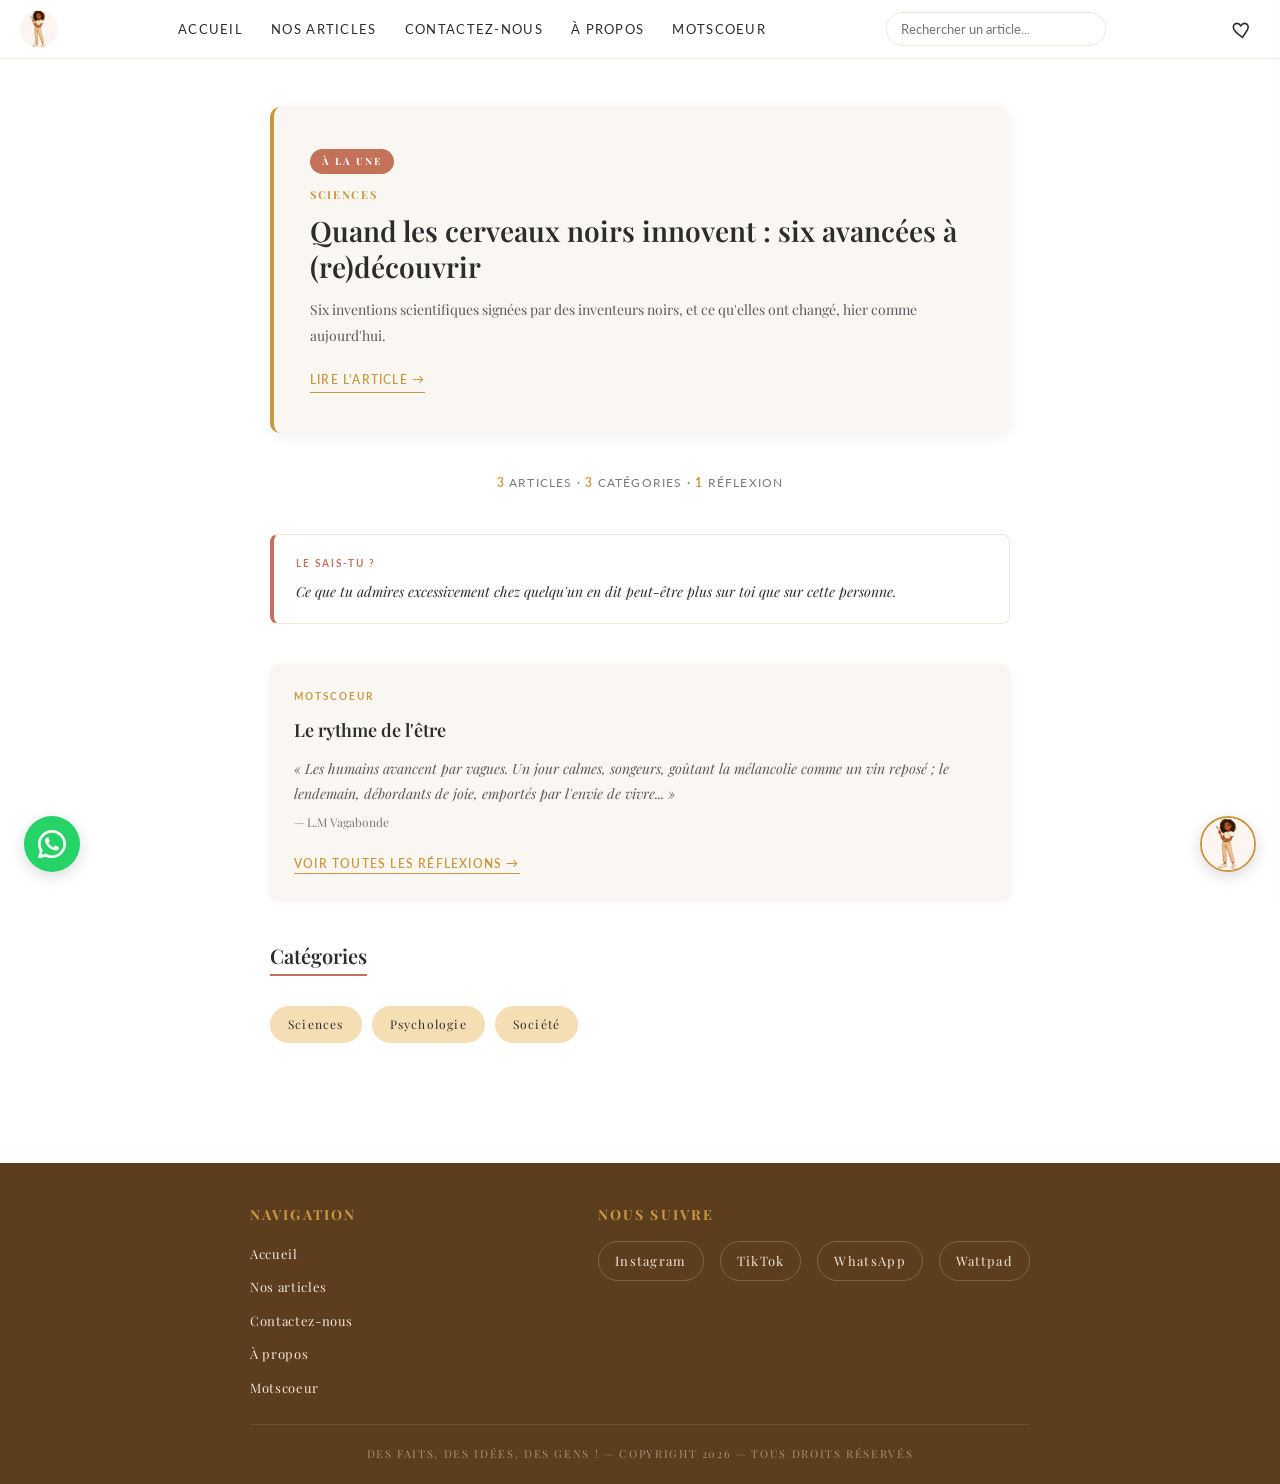
==== commit ca1e4ef0: "Add 'Motscoeur' link to navigation menu" ====
--- a/index.html
+++ b/index.html
@@ -107,6 +107,7 @@
           <li><a href="articles.html">Nos articles</a></li>
           <li><a href="contact.html">Contactez-nous</a></li>
           <li><a href="apropos.html">À propos</a></li>
+          <li><a href="motscoeur.html">Motscoeur</a></li>
         </ul>
       </div>
       <div class="bloc-footer">
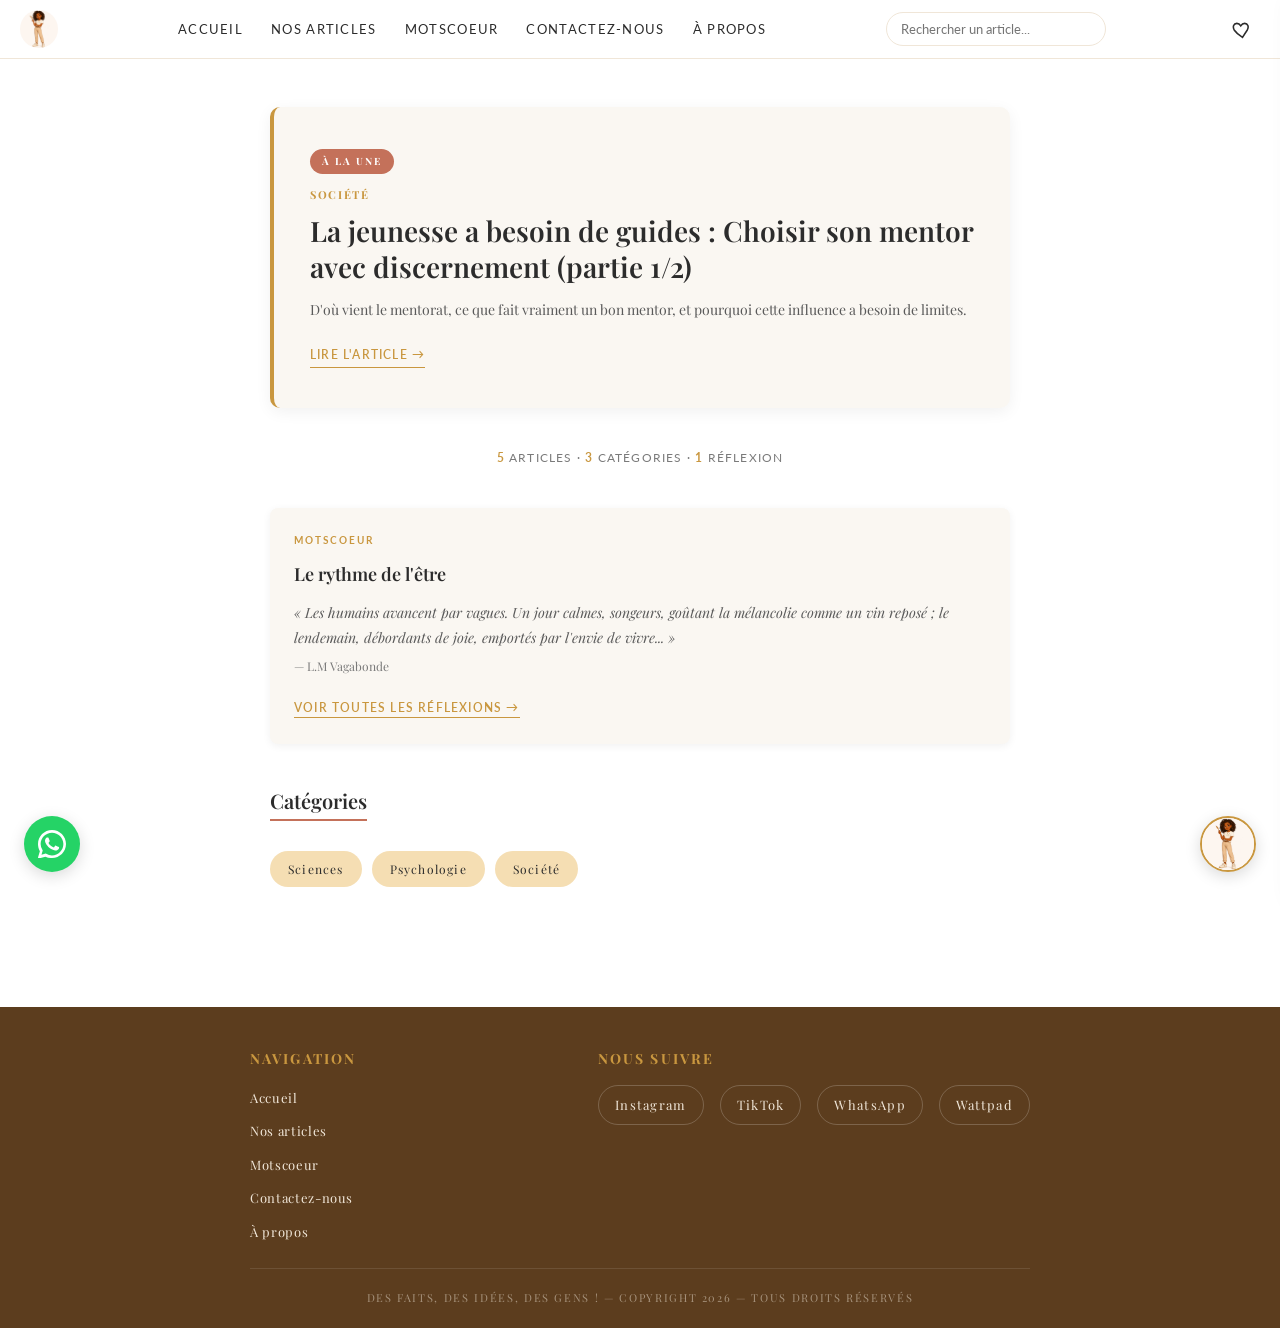
==== commit 62c6a137: "Remove duplicate Motscoeur link and clean up code Removed duplicate 'Motscoeur' link and commented o" ====
--- a/index.html
+++ b/index.html
@@ -28,9 +28,9 @@
       <ul>
         <li><a href="index.html">Accueil</a></li>
         <li><a href="articles.html">Nos articles</a></li>
+        <li><a href="motscoeur.html">Motscoeur</a></li>
         <li><a href="contact.html">Contactez-nous</a></li>
         <li><a href="apropos.html">À propos</a></li>
-        <li><a href="motscoeur.html">Motscoeur</a></li>
       </ul>
     </nav>
 
@@ -56,9 +56,9 @@
       <ul>
         <li><a href="index.html">Accueil</a></li>
         <li><a href="articles.html">Nos articles</a></li>
+        <li><a href="motscoeur.html">Motscoeur</a></li>
         <li><a href="contact.html">Contactez-nous</a></li>
         <li><a href="apropos.html">À propos</a></li>
-        <li><a href="motscoeur.html">Motscoeur</a></li>
       </ul>
     </nav>
   </header>
@@ -74,12 +74,6 @@
     <p class="stats-ligne">
       <strong id="stats-articles">3</strong> articles &middot; <strong>3</strong> catégories &middot; <strong>1</strong> réflexion
     </p>
-
-    <!-- LE SAIS-TU -->
-    <a class="le-sais-tu" href="article-projection.html">
-      <span class="le-sais-tu-label">Le sais-tu ?</span>
-      <p>Ce que tu admires excessivement chez quelqu'un en dit peut-être plus sur toi que sur cette personne.</p>
-    </a>
 
     <!-- APERÇU MOTSCOEUR -->
     <div class="motscoeur-preview">
@@ -105,9 +99,9 @@
         <ul>
           <li><a href="index.html">Accueil</a></li>
           <li><a href="articles.html">Nos articles</a></li>
+          <li><a href="motscoeur.html">Motscoeur</a></li>
           <li><a href="contact.html">Contactez-nous</a></li>
           <li><a href="apropos.html">À propos</a></li>
-          <li><a href="motscoeur.html">Motscoeur</a></li>
         </ul>
       </div>
       <div class="bloc-footer">
@@ -126,11 +120,11 @@
   </footer>
 
   <a href="https://whatsapp.com/channel/0029VbCUehQL2AU3s438HL3x" target="_blank" class="whatsapp-flottant" aria-label="Rejoindre la chaîne WhatsApp">
-  <svg viewBox="0 0 24 24">
-    <path d="M17.472 14.382c-.297-.149-1.758-.867-2.03-.967-.273-.099-.471-.148-.67.15-.197.297-.767.966-.94 1.164-.173.199-.347.223-.644.075-.297-.15-1.255-.463-2.39-1.475-.883-.788-1.48-1.761-1.653-2.059-.173-.297-.018-.458.13-.606.134-.133.298-.347.446-.52.149-.174.198-.298.298-.497.099-.198.05-.371-.025-.52-.075-.149-.669-1.612-.916-2.207-.242-.579-.487-.5-.669-.51-.173-.008-.371-.01-.57-.01-.198 0-.52.074-.792.372-.272.297-1.04 1.016-1.04 2.479 0 1.462 1.065 2.875 1.213 3.074.149.198 2.096 3.2 5.077 4.487.709.306 1.262.489 1.694.625.712.227 1.36.195 1.871.118.571-.085 1.758-.719 2.006-1.413.248-.694.248-1.289.173-1.413-.074-.124-.272-.198-.57-.347z"/>
-    <path d="M12 0C5.373 0 0 5.373 0 12c0 2.123.554 4.244 1.606 6.109L.055 23.454a.75.75 0 0 0 .919.919l5.345-1.551A11.945 11.945 0 0 0 12 24c6.627 0 12-5.373 12-12S18.627 0 12 0zm0 21.75a9.725 9.725 0 0 1-4.964-1.359l-.356-.211-3.695 1.072 1.072-3.695-.211-.356A9.725 9.725 0 0 1 2.25 12C2.25 6.615 6.615 2.25 12 2.25S21.75 6.615 21.75 12 17.385 21.75 12 21.75z"/>
-  </svg>
-</a>
+    <svg viewBox="0 0 24 24">
+      <path d="M17.472 14.382c-.297-.149-1.758-.867-2.03-.967-.273-.099-.471-.148-.67.15-.197.297-.767.966-.94 1.164-.173.199-.347.223-.644.075-.297-.15-1.255-.463-2.39-1.475-.883-.788-1.48-1.761-1.653-2.059-.173-.297-.018-.458.13-.606.134-.133.298-.347.446-.52.149-.174.198-.298.298-.497.099-.198.05-.371-.025-.52-.075-.149-.669-1.612-.916-2.207-.242-.579-.487-.5-.669-.51-.173-.008-.371-.01-.57-.01-.198 0-.52.074-.792.372-.272.297-1.04 1.016-1.04 2.479 0 1.462 1.065 2.875 1.213 3.074.149.198 2.096 3.2 5.077 4.487.709.306 1.262.489 1.694.625.712.227 1.36.195 1.871.118.571-.085 1.758-.719 2.006-1.413.248-.694.248-1.289.173-1.413-.074-.124-.272-.198-.57-.347z"/>
+      <path d="M12 0C5.373 0 0 5.373 0 12c0 2.123.554 4.244 1.606 6.109L.055 23.454a.75.75 0 0 0 .919.919l5.345-1.551A11.945 11.945 0 0 0 12 24c6.627 0 12-5.373 12-12S18.627 0 12 0zm0 21.75a9.725 9.725 0 0 1-4.964-1.359l-.356-.211-3.695 1.072 1.072-3.695-.211-.356A9.725 9.725 0 0 1 2.25 12C2.25 6.615 6.615 2.25 12 2.25S21.75 6.615 21.75 12 17.385 21.75 12 21.75z"/>
+    </svg>
+  </a>
 
   <!-- Avatar flottant -->
   <div class="avatar-flottant">
--- a/style.css
+++ b/style.css
@@ -348,7 +348,7 @@
 }
 .motscoeur-hero .motscoeur-eyebrow {
   display: block;
-  font-family: 'Lato', sans-serif;
+  font-family: "Libertinus Serif", serif;
   font-size: 11px;
   font-weight: 700;
   letter-spacing: 0.3em;
@@ -357,7 +357,7 @@
   margin-bottom: 14px;
 }
 .motscoeur-hero h1 {
-  font-family: 'Playfair Display', serif;
+  font-family: "Libertinus Serif", serif;
   font-style: italic;
   font-size: 30px;
   font-weight: 600;
@@ -365,7 +365,7 @@
   margin-bottom: 16px;
 }
 .motscoeur-hero p {
-  font-family: 'Playfair Display', serif;
+  font-family: "Libertinus Serif", serif;
   font-size: 14px;
   color: #6b5f8a;
   line-height: 1.8;
@@ -496,6 +496,107 @@
   .motscoeur-hero h1 {
     font-size: 38px;
   }
+}
+
+.motscoeur-entry-actions {
+  display: flex;
+  align-items: center;
+  gap: 4px;
+}
+.expand-btn {
+  width: 28px;
+  height: 28px;
+  display: flex;
+  align-items: center;
+  justify-content: center;
+  background: transparent;
+  border: none;
+  cursor: pointer;
+  padding: 0;
+}
+.expand-btn svg {
+  width: 16px;
+  height: 16px;
+  stroke: #EAE4F5;
+  fill: none;
+  stroke-width: 1.8;
+}
+
+/* Fenêtre de lecture plein écran */
+.motscoeur-modal {
+  display: none;
+  position: fixed;
+  inset: 0;
+  z-index: 1000;
+  background: rgba(30,20,50,0.65);
+  align-items: center;
+  justify-content: center;
+  padding: 20px;
+}
+.motscoeur-modal.open {
+  display: flex;
+}
+.motscoeur-modal-inner {
+  background: #ffffff;
+  border-radius: 16px;
+  max-width: 640px;
+  width: 100%;
+  max-height: 85vh;
+  display: flex;
+  flex-direction: column;
+  overflow: hidden;
+  box-shadow: 0 20px 60px rgba(0,0,0,0.3);
+}
+.motscoeur-modal-close {
+  display: flex;
+  align-items: center;
+  gap: 8px;
+  background: #4B3B77;
+  border: none;
+  color: #EAE4F5;
+  padding: 14px 20px;
+  font-family: 'Lato', sans-serif;
+  font-size: 12px;
+  font-weight: 700;
+  letter-spacing: 0.15em;
+  text-transform: uppercase;
+  cursor: pointer;
+  flex-shrink: 0;
+}
+.motscoeur-modal-close svg {
+  width: 16px;
+  height: 16px;
+  stroke: #EAE4F5;
+  fill: none;
+  stroke-width: 2.2;
+}
+.motscoeur-modal-content {
+  padding: 30px 32px 36px;
+  overflow-y: auto;
+}
+.motscoeur-modal-content h2 {
+  font-family: 'Playfair Display', serif;
+  font-size: 22px;
+  font-weight: 600;
+  color: #4B3B77;
+  margin-bottom: 20px;
+}
+.motscoeur-modal-content p {
+  font-family: 'Playfair Display', serif;
+  font-style: italic;
+  font-size: 15px;
+  color: #463a63;
+  line-height: 2;
+  margin-bottom: 16px;
+}
+.motscoeur-modal-content .signature-inline {
+  display: block;
+  text-align: right;
+  font-family: 'Lato', sans-serif;
+  font-style: normal;
+  font-size: 12px;
+  color: #7A65B0;
+  margin-top: 18px;
 }
 
 /* ===== WHATSAPP FLOTTANT ===== */
@@ -872,7 +973,7 @@
   margin-bottom: 16px;
 }
 .motscoeur-poeme h2 {
-  font-family: 'Playfair Display', serif;
+  font-family: "Libertinus Serif", serif;
   font-size: 22px;
   font-weight: 600;
   color: #2c2c2c;
@@ -880,7 +981,7 @@
 }
 .motscoeur-poeme p {
   font-size: 15px;
-  font-style: italic;
+  font-style: none;
   color: #2c2c2c;
   line-height: 2;
   margin-bottom: 14px;
